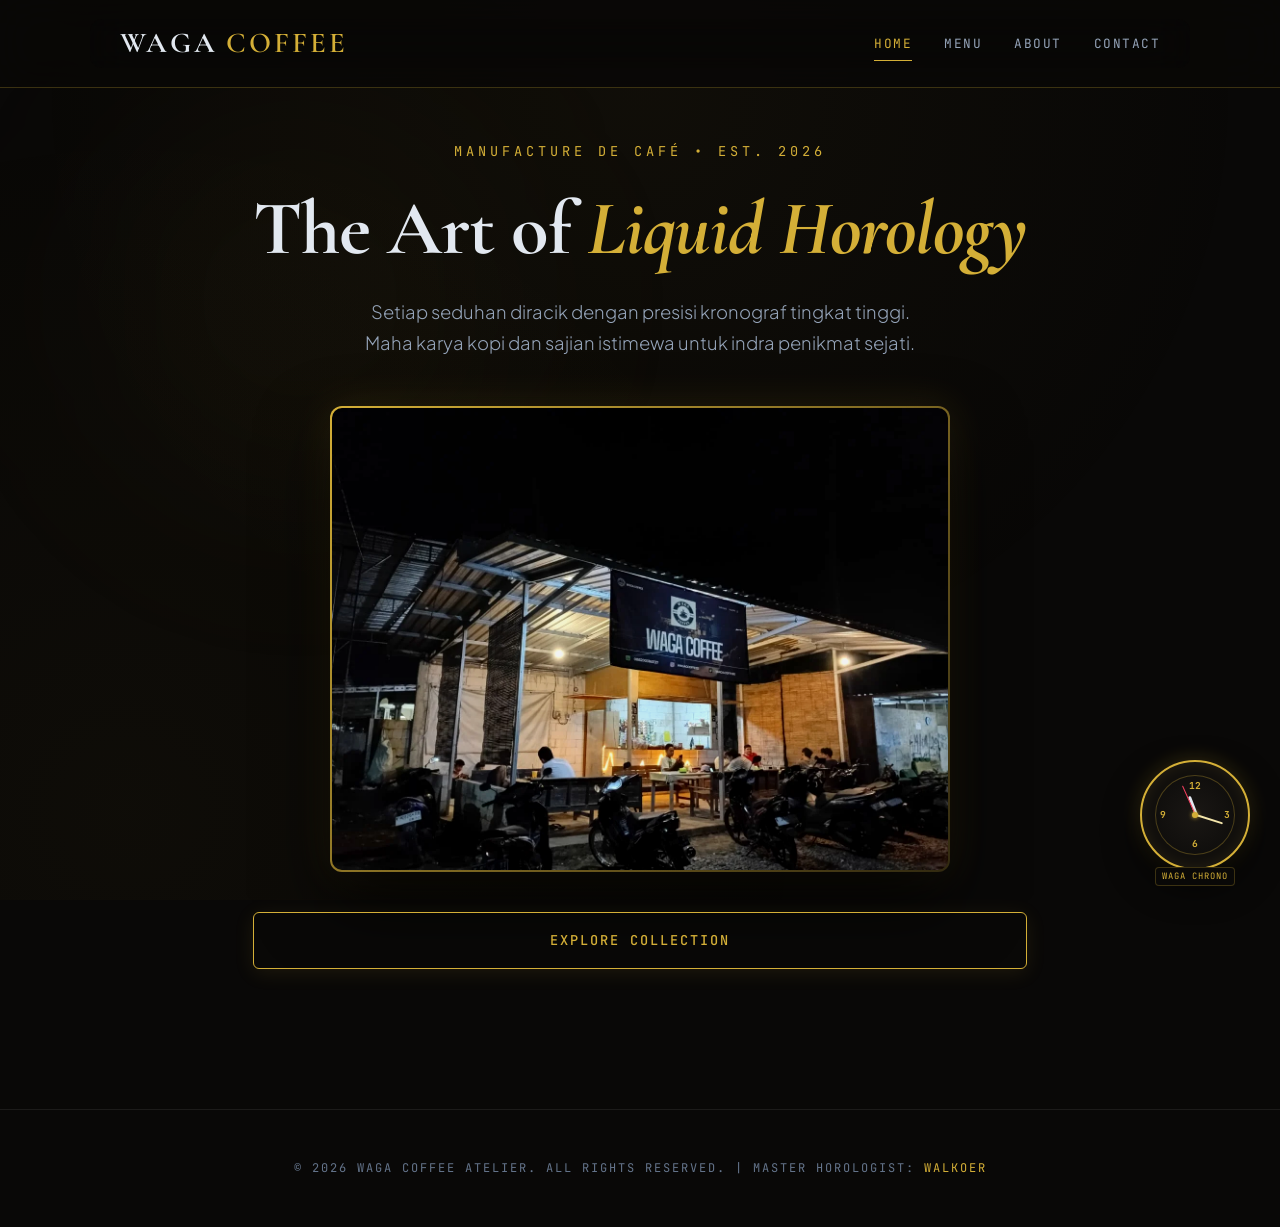
==== index.html @ 8d1e737e "chore: move project files to repository root for GitHub Pages direct deployment" ====
<!DOCTYPE html>
<html lang="id">
<head>
    <meta charset="UTF-8">
    <meta name="viewport" content="width=device-width, initial-scale=1.0">
    <title>WAGA COFFEE | Haute Horlogerie Coffee Atelier</title>
    <link rel="preconnect" href="https://fonts.googleapis.com">
    <link rel="preconnect" href="https://fonts.gstatic.com" crossorigin>
    <link href="https://fonts.googleapis.com/css2?family=Cormorant+Garamond:ital,wght@0,400;0,600;0,700;1,400&family=JetBrains+Mono:wght@400;500&family=Plus+Jakarta+Sans:wght@300;400;500;600;700&display=swap" rel="stylesheet">
    <link rel="stylesheet" href="style.css">
</head>
<body>
    <div class="atelier-glow"></div>

    <!-- Header / Navbar -->
    <header class="navbar">
        <div class="container">
            <div class="logo">WAGA <span>COFFEE</span></div>
            <div class="menu-toggle" id="mobile-menu">
                <span class="bar"></span>
                <span class="bar"></span>
                <span class="bar"></span>
            </div>
            <nav class="nav-links">
                <a href="index.html" class="active">Home</a>
                <a href="menu.html">Menu</a>
                <a href="tentang.html">About</a>
                <a href="kontak.html">Contact</a>
            </nav>
        </div>
    </header>

    <!-- Hero Section -->
    <section class="hero-section">
        <div class="hero-container">
            <div class="hero-subtitle">Manufacture de Café &bull; Est. 2026</div>
            <h1>The Art of <span>Liquid Horology</span></h1>
            <p>Setiap seduhan diracik dengan presisi kronograf tingkat tinggi. Maha karya kopi dan sajian istimewa untuk indra penikmat sejati.</p>
            
            <div class="hero-image-wrapper">
                <img src="WAGA-COFFE.webp" alt="Waga Coffee Masterpiece">
            </div>
            
            <div style="margin-top: 40px;">
                <a href="menu.html" class="btn-lux">Explore Collection</a>
            </div>
        </div>
    </section>

    <footer class="footer">
        &copy; 2026 WAGA COFFEE ATELIER. ALL RIGHTS RESERVED. | MASTER HOROLOGIST: <span>WALKOER</span>
    </footer>

    <script src="script.js"></script>
</body>
</html>
---- style.css ----
/* --- HAUTE HORLOGERIE COFFEE ATELIER --- */
@import url('https://fonts.googleapis.com/css2?family=Cormorant+Garamond:ital,wght@0,400;0,600;0,700;1,400&family=Plus+Jakarta+Sans:wght@300;400;500;600;700&family=JetBrains+Mono:wght@400;500&display=swap');

* {
    margin: 0;
    padding: 0;
    box-sizing: border-box;
}

:root {
    /* Luxury Watch Atelier Palette */
    --bg-obsidian: #090807;
    --surface-card: #13110f;
    --surface-glass: rgba(19, 17, 15, 0.85);
    
    --gold: #d4af37;              /* Champagne Gold */
    --gold-light: #f3e5ab;
    --gold-glow: rgba(212, 175, 55, 0.2);
    --platinum: #e2e8f0;
    --muted: #94a3b8;
    --dim: #64748b;
    
    --border-gold: rgba(212, 175, 55, 0.25);
    --border-subtle: rgba(255, 255, 255, 0.08);
    
    --transition-lux: all 0.4s cubic-bezier(0.16, 1, 0.3, 1);
}

/* Reduced motion / no motion fallback */
body.no-motion *, 
body.no-motion ::before, 
body.no-motion ::after {
    animation: none !important;
    transition: all 0.1s ease !important;
    transform: none !important;
}

@media (prefers-reduced-motion: reduce) {
    *, ::before, ::after {
        animation-duration: 0.01ms !important;
        transition-duration: 0.01ms !important;
        scroll-behavior: auto !important;
    }
}

html {
    scroll-behavior: smooth;
    scrollbar-width: thin;
    scrollbar-color: var(--gold) var(--bg-obsidian);
}

::-webkit-scrollbar {
    width: 5px;
}
::-webkit-scrollbar-track {
    background: var(--bg-obsidian);
}
::-webkit-scrollbar-thumb {
    background: var(--gold);
    border-radius: 3px;
}

body {
    font-family: 'Plus Jakarta Sans', sans-serif;
    background-color: var(--bg-obsidian);
    color: var(--platinum);
    line-height: 1.7;
    overflow-x: hidden;
    position: relative;
}

/* Subtle Atelier Radial Lighting */
body::before {
    content: '';
    position: fixed;
    top: 0; left: 0; width: 100%; height: 100%;
    background: 
        radial-gradient(circle at 50% 10%, rgba(212, 175, 55, 0.04) 0%, transparent 60%),
        radial-gradient(circle at 10% 90%, rgba(212, 175, 55, 0.03) 0%, transparent 50%);
    z-index: -2;
    pointer-events: none;
}

/* Luxury Ambient Glow */
.atelier-glow {
    position: fixed;
    width: 600px; height: 600px;
    border-radius: 50%;
    background: radial-gradient(circle, rgba(212, 175, 55, 0.05) 0%, transparent 70%);
    filter: blur(100px);
    z-index: -1;
    pointer-events: none;
}

/* --- LUXURY CONTAINER --- */
.container {
    max-width: 800px;
    margin: 50px auto;
    background: var(--surface-glass);
    border: 1px solid var(--border-gold);
    border-radius: 12px;
    padding: 50px;
    backdrop-filter: blur(20px);
    box-shadow: 
        0 30px 60px rgba(0, 0, 0, 0.7),
        inset 0 0 30px rgba(212, 175, 55, 0.02);
    position: relative;
    animation: fadeScale 0.7s cubic-bezier(0.16, 1, 0.3, 1) forwards;
    opacity: 0;
    transform: translateY(15px);
}

@keyframes fadeScale {
    to { opacity: 1; transform: translateY(0); }
}

/* Corner Watchmaker Accents */
.container::before, .container::after {
    content: '';
    position: absolute;
    width: 12px; height: 12px;
    border: 1px solid var(--gold);
    opacity: 0.7;
}
.container::before { top: 6px; left: 6px; border-right: none; border-bottom: none; }
.container::after { bottom: 6px; right: 6px; border-left: none; border-top: none; }

/* --- NAVBAR --- */
.navbar {
    background: rgba(9, 8, 7, 0.85);
    backdrop-filter: blur(20px);
    border-bottom: 1px solid var(--border-gold);
    padding: 1.2rem 0;
    position: fixed;
    top: 0; left: 0; right: 0;
    z-index: 1000;
}

.navbar .container {
    max-width: 1100px;
    margin: 0 auto;
    padding: 0 30px;
    display: flex;
    justify-content: space-between;
    align-items: center;
    background: transparent;
    border: none;
    box-shadow: none;
    animation: none;
    opacity: 1;
    transform: none;
}
.navbar .container::before, .navbar .container::after { display: none; }

.logo {
    font-family: 'Cormorant Garamond', serif;
    font-size: 1.8rem;
    font-weight: 700;
    color: var(--platinum);
    letter-spacing: 3px;
    display: flex;
    align-items: center;
    gap: 8px;
    text-transform: uppercase;
}

.logo span {
    color: var(--gold);
    font-weight: 600;
}

.nav-links {
    display: flex;
    gap: 2rem;
    align-items: center;
}

.nav-links a {
    color: var(--muted);
    text-decoration: none;
    font-family: 'JetBrains Mono', monospace;
    font-size: 0.8rem;
    letter-spacing: 1.5px;
    text-transform: uppercase;
    position: relative;
    padding: 6px 0;
    transition: var(--transition-lux);
}

.nav-links a::after {
    content: '';
    position: absolute;
    bottom: 0; left: 0; width: 0; height: 1px;
    background: var(--gold);
    transition: var(--transition-lux);
}

.nav-links a:hover, .nav-links a.active {
    color: var(--gold);
}

.nav-links a:hover::after, .nav-links a.active::after {
    width: 100%;
}

/* Motion Toggle */
.motion-toggle-btn {
    background: transparent;
    border: 1px solid var(--border-gold);
    color: var(--gold);
    padding: 6px 12px;
    border-radius: 4px;
    font-family: 'JetBrains Mono', monospace;
    font-size: 0.75rem;
    cursor: pointer;
    transition: var(--transition-lux);
}
.motion-toggle-btn:hover, .motion-toggle-btn.active {
    background: rgba(212, 175, 55, 0.1);
    box-shadow: 0 0 10px var(--gold-glow);
}

/* --- MOBILE MENU --- */
.menu-toggle {
    display: none;
    flex-direction: column;
    justify-content: space-between;
    width: 26px;
    height: 18px;
    cursor: pointer;
    z-index: 1001;
}
.menu-toggle .bar {
    height: 2px;
    width: 100%;
    background-color: var(--platinum);
    transition: var(--transition-lux);
}
.menu-toggle.is-active .bar:nth-child(1) { transform: translateY(8px) rotate(45deg); background: var(--gold); }
.menu-toggle.is-active .bar:nth-child(2) { opacity: 0; }
.menu-toggle.is-active .bar:nth-child(3) { transform: translateY(-8px) rotate(-45deg); background: var(--gold); }

/* --- HERO ATELIER --- */
.hero-section {
    min-height: 100vh;
    display: flex;
    align-items: center;
    justify-content: center;
    padding: 140px 20px 60px;
    text-align: center;
}

.hero-container {
    max-width: 850px;
}

.hero-subtitle {
    font-family: 'JetBrains Mono', monospace;
    font-size: 0.85rem;
    letter-spacing: 4px;
    color: var(--gold);
    text-transform: uppercase;
    margin-bottom: 1.5rem;
}

.hero-container h1 {
    font-family: 'Cormorant Garamond', serif;
    font-size: 4.8rem;
    font-weight: 700;
    line-height: 1.1;
    margin-bottom: 1.5rem;
    letter-spacing: -1px;
}

.hero-container h1 span {
    color: var(--gold);
    font-style: italic;
}

.hero-container p {
    font-size: 1.15rem;
    color: var(--muted);
    max-width: 580px;
    margin: 0 auto 3rem;
    font-weight: 300;
}

.hero-image-wrapper {
    position: relative;
    max-width: 620px;
    margin: 0 auto;
    border-radius: 12px;
    padding: 2px;
    background: linear-gradient(135deg, var(--gold), rgba(212,175,55,0.2));
    box-shadow: 0 30px 70px rgba(0,0,0,0.8), 0 0 40px rgba(212,175,55,0.15);
    transition: var(--transition-lux);
}

.hero-image-wrapper img {
    width: 100%;
    height: auto;
    border-radius: 10px;
    display: block;
    filter: contrast(1.08) brightness(0.95);
}

.hero-image-wrapper:hover {
    transform: translateY(-6px);
    box-shadow: 0 40px 90px rgba(0,0,0,0.9), 0 0 60px rgba(212,175,55,0.25);
}

/* --- SECTION HEADERS --- */
.content-section {
    padding-top: 140px;
    margin-bottom: 60px;
}

h2.atelier-title {
    font-family: 'Cormorant Garamond', serif;
    font-size: 3rem;
    font-weight: 700;
    text-align: center;
    color: var(--platinum);
    margin-bottom: 1rem;
    letter-spacing: 1px;
}

.atelier-subtitle {
    font-family: 'JetBrains Mono', monospace;
    font-size: 0.85rem;
    text-align: center;
    color: var(--gold);
    letter-spacing: 3px;
    text-transform: uppercase;
    margin-bottom: 3.5rem;
}

.collection-group-title {
    font-family: 'Cormorant Garamond', serif;
    font-size: 1.8rem;
    font-weight: 600;
    color: var(--gold);
    margin: 45px 0 20px 0;
    display: flex;
    align-items: center;
    gap: 15px;
}

.collection-group-title::after {
    content: '';
    flex: 1;
    height: 1px;
    background: linear-gradient(90deg, var(--border-gold), transparent);
}

/* --- HOROLOGY MENU ITEMS (MASTERPIECES) --- */
.horology-list {
    display: grid;
    gap: 16px;
    margin-bottom: 30px;
}

.horology-item {
    background: var(--surface-card);
    border: 1px solid var(--border-subtle);
    border-radius: 10px;
    padding: 22px 28px;
    display: flex;
    justify-content: space-between;
    align-items: center;
    transition: var(--transition-lux);
    position: relative;
    overflow: hidden;
}

.horology-item::before {
    content: '';
    position: absolute;
    top: 0; left: 0; width: 3px; height: 100%;
    background: var(--dim);
    transition: var(--transition-lux);
}

.horology-item:hover {
    border-color: var(--border-gold);
    background: rgba(212, 175, 55, 0.03);
    transform: translateX(6px);
    box-shadow: -5px 0 25px rgba(212, 175, 55, 0.08);
}

.horology-item:hover::before {
    background: var(--gold);
}

.horology-info h4 {
    font-family: 'Cormorant Garamond', serif;
    font-size: 1.4rem;
    font-weight: 600;
    color: var(--platinum);
    margin-bottom: 4px;
    letter-spacing: 0.5px;
    transition: var(--transition-lux);
}

.horology-item:hover .horology-info h4 {
    color: var(--gold);
}

.horology-ref {
    font-family: 'JetBrains Mono', monospace;
    font-size: 0.75rem;
    color: var(--dim);
    letter-spacing: 1.5px;
    text-transform: uppercase;
}

.horology-price {
    font-family: 'JetBrains Mono', monospace;
    font-size: 0.95rem;
    color: var(--gold);
    font-weight: 500;
    letter-spacing: 1px;
    background: rgba(212, 175, 55, 0.08);
    padding: 8px 16px;
    border-radius: 6px;
    border: 1px solid rgba(212, 175, 55, 0.15);
}

/* --- BUTTONS --- */
.btn-lux {
    display: inline-flex;
    align-items: center;
    justify-content: center;
    background: transparent;
    color: var(--gold);
    text-decoration: none;
    padding: 16px 36px;
    border-radius: 6px;
    font-family: 'JetBrains Mono', monospace;
    font-weight: 500;
    font-size: 0.85rem;
    letter-spacing: 2px;
    text-transform: uppercase;
    border: 1px solid var(--gold);
    cursor: pointer;
    transition: var(--transition-lux);
    width: 100%;
    position: relative;
    overflow: hidden;
    box-shadow: 0 4px 20px rgba(212, 175, 55, 0.1);
}

.btn-lux::before {
    content: '';
    position: absolute;
    top: 0; left: -100%; width: 100%; height: 100%;
    background: linear-gradient(90deg, transparent, rgba(212,175,55,0.2), transparent);
    transition: 0.5s ease;
}

.btn-lux:hover {
    background: var(--gold);
    color: var(--bg-obsidian);
    box-shadow: 0 8px 30px rgba(212, 175, 55, 0.3);
    transform: translateY(-2px);
}

.btn-lux:hover::before {
    left: 100%;
}

/* --- HERITAGE & CONCIERGE PANELS --- */
.atelier-box {
    background: var(--surface-card);
    border: 1px solid var(--border-subtle);
    padding: 35px;
    border-radius: 10px;
    margin-bottom: 25px;
    transition: var(--transition-lux);
}

.atelier-box:hover {
    border-color: var(--border-gold);
}

.atelier-box p {
    color: var(--muted);
    font-size: 1.05rem;
    margin-bottom: 15px;
    font-weight: 300;
}

.atelier-box p strong {
    color: var(--gold);
    font-family: 'JetBrains Mono', monospace;
    letter-spacing: 1px;
}

.map-container {
    margin-top: 35px;
    border-radius: 10px;
    overflow: hidden;
    border: 1px solid var(--border-gold);
}

.map-container iframe {
    width: 100%;
    height: 380px;
    border: 0;
    display: block;
    filter: invert(90%) hue-rotate(180deg) contrast(1.1) brightness(0.9);
}

/* --- FOOTER --- */
.footer {
    text-align: center;
    padding: 3rem 1.5rem;
    font-family: 'JetBrains Mono', monospace;
    font-size: 0.75rem;
    letter-spacing: 2px;
    color: var(--dim);
    border-top: 1px solid var(--border-subtle);
    margin-top: 80px;
    text-transform: uppercase;
}

.footer span {
    color: var(--gold);
}

/* --- RESPONSIVE --- */
@media (max-width: 768px) {
    .container {
        margin: 20px;
        padding: 30px;
    }
    .hero-container h1 {
        font-size: 3.2rem;
    }
    .menu-toggle {
        display: flex;
    }
    .nav-links {
        position: absolute;
        top: 100%; left: 0; width: 100%;
        background: rgba(9, 8, 7, 0.95);
        backdrop-filter: blur(20px);
        flex-direction: column;
        gap: 0;
        padding: 15px 0 25px;
        border-bottom: 1px solid var(--border-gold);
        transform: translateY(-120%);
        opacity: 0;
        visibility: hidden;
        transition: var(--transition-lux);
    }
    .nav-links.active {
        transform: translateY(0);
        opacity: 1;
        visibility: visible;
    }
    .nav-links a {
        padding: 15px 30px;
        width: 100%;
        text-align: left;
    }
    .nav-links a::after { display: none; }
    h2.atelier-title { font-size: 2.2rem; }
}

/* --- LUXURY ANALOG WATCH WIDGET --- */
.luxury-watch-widget {
    position: fixed;
    bottom: 30px;
    right: 30px;
    width: 110px;
    height: 110px;
    background: rgba(19, 17, 15, 0.9);
    border: 2px solid var(--gold);
    border-radius: 50%;
    box-shadow: 
        0 15px 35px rgba(0, 0, 0, 0.8),
        0 0 20px rgba(212, 175, 55, 0.25),
        inset 0 0 15px rgba(212, 175, 55, 0.1);
    z-index: 9999;
    display: flex;
    flex-direction: column;
    align-items: center;
    justify-content: center;
    backdrop-filter: blur(10px);
    transition: var(--transition-lux);
}

.luxury-watch-widget:hover {
    transform: scale(1.08);
    box-shadow: 
        0 20px 45px rgba(0, 0, 0, 0.9),
        0 0 30px rgba(212, 175, 55, 0.4),
        inset 0 0 20px rgba(212, 175, 55, 0.2);
}

.watch-dial {
    position: relative;
    width: 80px;
    height: 80px;
    border-radius: 50%;
    background: radial-gradient(circle, #1a1714 0%, #0c0b0a 100%);
    border: 1px solid rgba(212, 175, 55, 0.3);
}

.watch-center-pin {
    position: absolute;
    top: 50%; left: 50%;
    width: 6px; height: 6px;
    background: var(--gold);
    border-radius: 50%;
    transform: translate(-50%, -50%);
    z-index: 10;
    box-shadow: 0 0 4px var(--gold);
}

.watch-hand {
    position: absolute;
    bottom: 50%; left: 50%;
    transform-origin: bottom center;
    border-radius: 4px;
    z-index: 5;
}

.hour-hand {
    width: 3px;
    height: 20px;
    background: var(--platinum);
    transform: translate(-50%, 0);
}

.minute-hand {
    width: 2px;
    height: 28px;
    background: var(--gold-light);
    transform: translate(-50%, 0);
}

.second-hand {
    width: 1px;
    height: 32px;
    background: #f43f5e;
    transform: translate(-50%, 0);
    z-index: 6;
}

.watch-markers span {
    position: absolute;
    font-family: 'JetBrains Mono', monospace;
    font-size: 0.6rem;
    color: var(--gold);
    font-weight: 700;
}
.watch-markers span:nth-child(1) { top: 2px; left: 50%; transform: translateX(-50%); }
.watch-markers span:nth-child(2) { right: 4px; top: 50%; transform: translateY(-50%); }
.watch-markers span:nth-child(3) { bottom: 2px; left: 50%; transform: translateX(-50%); }
.watch-markers span:nth-child(4) { left: 4px; top: 50%; transform: translateY(-50%); }

.watch-brand {
    position: absolute;
    bottom: -18px;
    font-family: 'JetBrains Mono', monospace;
    font-size: 0.55rem;
    letter-spacing: 1px;
    color: var(--gold);
    text-transform: uppercase;
    background: var(--bg-obsidian);
    padding: 1px 6px;
    border-radius: 4px;
    border: 1px solid var(--border-gold);
    white-space: nowrap;
}

@media (max-width: 768px) {
    .luxury-watch-widget {
        bottom: 20px;
        right: 20px;
        width: 90px;
        height: 90px;
    }
    .watch-dial {
        width: 66px;
        height: 66px;
    }
    .hour-hand { height: 16px; }
    .minute-hand { height: 22px; }
    .second-hand { height: 26px; }
}

/* --- DELIVERY NOTICE BANNER --- */
.delivery-notice-banner {
    background: rgba(212, 175, 55, 0.08);
    border: 1px solid var(--border-gold);
    border-radius: 8px;
    padding: 14px 20px;
    margin-bottom: 30px;
    font-size: 0.9rem;
    color: var(--muted);
    display: flex;
    align-items: center;
    gap: 12px;
}
.delivery-notice-banner strong {
    color: var(--gold);
}

/* --- INTERACTIVE ORDER MODAL --- */
.modal-overlay {
    position: fixed;
    top: 0; left: 0; width: 100%; height: 100%;
    background: rgba(9, 8, 7, 0.85);
    backdrop-filter: blur(10px);
    z-index: 10000;
    display: flex;
    align-items: center;
    justify-content: center;
    opacity: 0;
    visibility: hidden;
    transition: var(--transition-lux);
    padding: 20px;
}
.modal-overlay.active {
    opacity: 1;
    visibility: visible;
}

.modal-content {
    background: var(--surface-card);
    border: 1px solid var(--border-gold);
    border-radius: 12px;
    width: 100%;
    max-width: 460px;
    padding: 30px;
    box-shadow: 0 25px 60px rgba(0,0,0,0.8), 0 0 30px rgba(212,175,55,0.15);
    transform: scale(0.95);
    transition: var(--transition-lux);
    position: relative;
}
.modal-overlay.active .modal-content {
    transform: scale(1);
}

.modal-header {
    display: flex;
    justify-content: space-between;
    align-items: center;
    margin-bottom: 20px;
    border-bottom: 1px solid var(--border-subtle);
    padding-bottom: 15px;
}

.modal-header h3 {
    font-family: 'Cormorant Garamond', serif;
    font-size: 1.6rem;
    color: var(--gold);
}

.modal-close-btn {
    background: transparent;
    border: none;
    color: var(--platinum);
    font-size: 1.8rem;
    cursor: pointer;
    transition: var(--transition-lux);
}
.modal-close-btn:hover {
    color: var(--gold);
}

.modal-body p {
    color: var(--muted);
    margin-bottom: 15px;
    font-size: 0.95rem;
}

.modal-input-group {
    margin-bottom: 18px;
}

.modal-input-group label {
    display: block;
    font-family: 'JetBrains Mono', monospace;
    font-size: 0.8rem;
    color: var(--platinum);
    margin-bottom: 8px;
    text-transform: uppercase;
}

.qty-control {
    display: flex;
    align-items: center;
    border: 1px solid var(--border-gold);
    border-radius: 6px;
    overflow: hidden;
    background: rgba(0,0,0,0.3);
    max-width: 150px;
}

.qty-control button {
    background: rgba(212,175,55,0.1);
    border: none;
    color: var(--gold);
    font-size: 1.2rem;
    padding: 8px 16px;
    cursor: pointer;
    transition: var(--transition-lux);
}
.qty-control button:hover {
    background: var(--gold);
    color: var(--bg-obsidian);
}

.qty-control input {
    width: 50px;
    text-align: center;
    background: transparent;
    border: none;
    color: var(--platinum);
    font-family: 'JetBrains Mono', monospace;
    font-size: 1rem;
}
.qty-control input::-webkit-inner-spin-button, 
.qty-control input::-webkit-outer-spin-button {
    -webkit-appearance: none;
    margin: 0;
}

.modal-total-display {
    display: flex;
    justify-content: space-between;
    align-items: center;
    background: rgba(212, 175, 55, 0.05);
    border: 1px solid rgba(212, 175, 55, 0.2);
    padding: 12px 18px;
    border-radius: 6px;
    margin-bottom: 15px;
    font-family: 'JetBrains Mono', monospace;
}
.modal-total-display span {
    color: var(--muted);
    font-size: 0.85rem;
}
.modal-total-display strong {
    color: var(--gold);
    font-size: 1.1rem;
}

.modal-input-group textarea {
    width: 100%;
    background: rgba(0,0,0,0.3);
    border: 1px solid var(--border-gold);
    border-radius: 6px;
    padding: 12px;
    color: var(--platinum);
    font-family: 'Plus Jakarta Sans', sans-serif;
    font-size: 0.95rem;
    resize: none;
}
.modal-input-group textarea:focus {
    outline: none;
    border-color: var(--gold);
    box-shadow: 0 0 10px var(--gold-glow);
}

.modal-footer {
    margin-top: 20px;
}

/* Make horology items clickable */
.horology-item {
    cursor: pointer;
}
.horology-item:hover .horology-info h4 {
    text-decoration: underline;
}
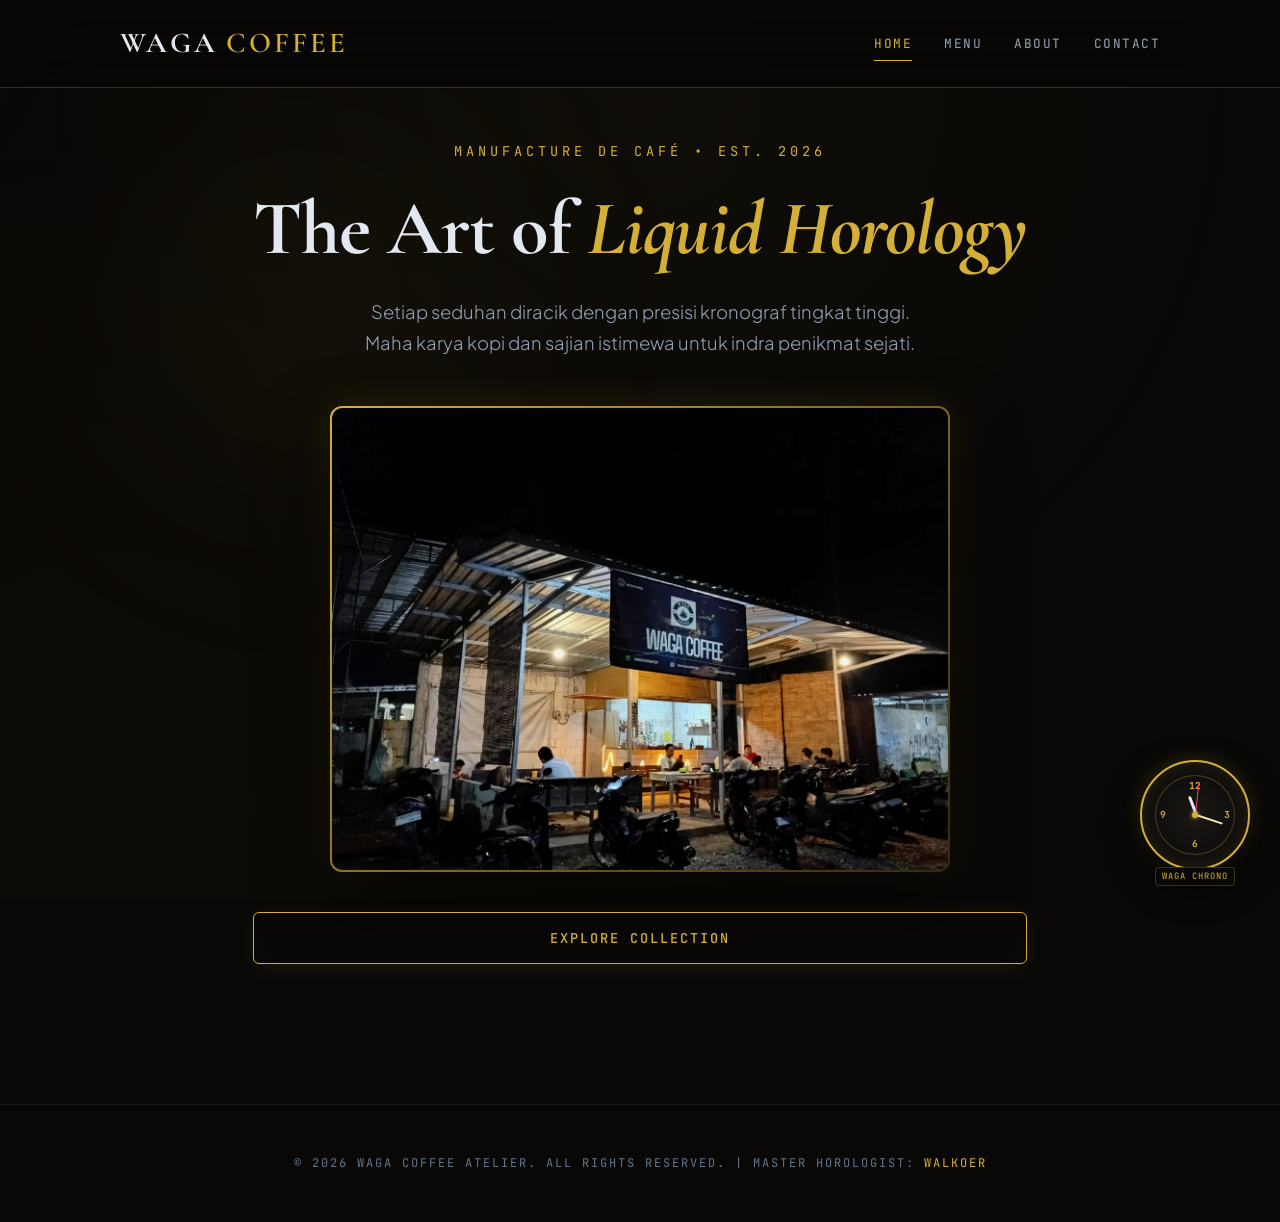
==== commit fe48b0f3: "refactor: consolidate multi-page site into a single-file SPA index.html for seamless custom domain h" ====
--- a/index.html
+++ b/index.html
@@ -22,30 +22,398 @@
                 <span class="bar"></span>
             </div>
             <nav class="nav-links">
-                <a href="index.html" class="active">Home</a>
-                <a href="menu.html">Menu</a>
-                <a href="tentang.html">About</a>
-                <a href="kontak.html">Contact</a>
+                <a href="#home" class="nav-link active" data-target="home">Home</a>
+                <a href="#menu" class="nav-link" data-target="menu">Menu</a>
+                <a href="#about" class="nav-link" data-target="about">About</a>
+                <a href="#contact" class="nav-link" data-target="contact">Contact</a>
             </nav>
         </div>
     </header>
 
-    <!-- Hero Section -->
-    <section class="hero-section">
-        <div class="hero-container">
-            <div class="hero-subtitle">Manufacture de Café &bull; Est. 2026</div>
-            <h1>The Art of <span>Liquid Horology</span></h1>
-            <p>Setiap seduhan diracik dengan presisi kronograf tingkat tinggi. Maha karya kopi dan sajian istimewa untuk indra penikmat sejati.</p>
-            
-            <div class="hero-image-wrapper">
-                <img src="WAGA-COFFE.webp" alt="Waga Coffee Masterpiece">
-            </div>
-            
-            <div style="margin-top: 40px;">
-                <a href="menu.html" class="btn-lux">Explore Collection</a>
+    <!-- SPA SECTIONS -->
+
+    <!-- 1. HOME SECTION -->
+    <section id="home" class="spa-section active-section">
+        <div class="hero-section">
+            <div class="hero-container">
+                <div class="hero-subtitle">Manufacture de Café &bull; Est. 2026</div>
+                <h1>The Art of <span>Liquid Horology</span></h1>
+                <p>Setiap seduhan diracik dengan presisi kronograf tingkat tinggi. Maha karya kopi dan sajian istimewa untuk indra penikmat sejati.</p>
+                
+                <div class="hero-image-wrapper">
+                    <img src="WAGA-COFFE.webp" alt="Waga Coffee Masterpiece">
+                </div>
+                
+                <div style="margin-top: 40px;">
+                    <button class="btn-lux nav-btn-switch" data-target="menu">Explore Collection</button>
+                </div>
             </div>
         </div>
     </section>
+
+    <!-- 2. MENU SECTION -->
+    <section id="menu" class="spa-section" style="display: none;">
+        <div class="content-section">
+            <div class="container">
+                <h2 class="atelier-title">Menu</h2>
+                <div class="atelier-subtitle">Masterpieces in Extraction & Craft</div>
+                
+                <!-- Delivery Notice Banner -->
+                <div class="delivery-notice-banner">
+                    <span>📍</span> <strong>Info Delivery:</strong> Layanan antar (delivery order) khusus radius <strong>1 - 2 KM</strong> dari titik lokasi Atelier (cek Maps di tab Contact).
+                </div>
+
+                <!-- LIQUID ASSETS (MINUMAN) -->
+                <div class="collection-group-title">Liquid Complications_</div>
+                <div class="horology-list">
+                    <div class="horology-item" data-name="Good Day Cappuccino" data-price="6000">
+                        <div class="horology-info">
+                            <h4>Good Day Cappuccino</h4>
+                            <div class="horology-ref">REF. GDC-01 &bull; Velvet Foam Caliber</div>
+                        </div>
+                        <div class="horology-price">IDR 6K</div>
+                    </div>
+                    <div class="horology-item" data-name="Good Day Freeze" data-price="6000">
+                        <div class="horology-info">
+                            <h4>Good Day Freeze</h4>
+                            <div class="horology-ref">REF. GDF-02 &bull; Cryo Extraction</div>
+                        </div>
+                        <div class="horology-price">IDR 6K</div>
+                    </div>
+                    <div class="horology-item" data-name="Good Day Vanilla Latte" data-price="6000">
+                        <div class="horology-info">
+                            <h4>Good Day Vanilla Latte</h4>
+                            <div class="horology-ref">REF. GVD-03 &bull; Bourbon Vanilla Complication</div>
+                        </div>
+                        <div class="horology-price">IDR 6K</div>
+                    </div>
+                    <div class="horology-item" data-name="Good Day Chococino" data-price="6000">
+                        <div class="horology-info">
+                            <h4>Good Day Chococino</h4>
+                            <div class="horology-ref">REF. GDC-04 &bull; Cocoa Reserve</div>
+                        </div>
+                        <div class="horology-price">IDR 6K</div>
+                    </div>
+                    <div class="horology-item" data-name="Good Day Mocacino" data-price="6000">
+                        <div class="horology-info">
+                            <h4>Good Day Mocacino</h4>
+                            <div class="horology-ref">REF. GDM-05 &bull; Espresso & Chocolate Tourbillon</div>
+                        </div>
+                        <div class="horology-price">IDR 6K</div>
+                    </div>
+                    <div class="horology-item" data-name="Good Day Carribean Nut" data-price="6000">
+                        <div class="horology-info">
+                            <h4>Good Day Carribean Nut</h4>
+                            <div class="horology-ref">REF. GCN-06 &bull; Exotic Nut Infusion</div>
+                        </div>
+                        <div class="horology-price">IDR 6K</div>
+                    </div>
+                    <div class="horology-item" data-name="White Coffee" data-price="6000">
+                        <div class="horology-info">
+                            <h4>White Coffee</h4>
+                            <div class="horology-ref">REF. WCF-07 &bull; Creamy Balance Movement</div>
+                        </div>
+                        <div class="horology-price">IDR 6K</div>
+                    </div>
+                    <div class="horology-item" data-name="ABC Susu" data-price="5000">
+                        <div class="horology-info">
+                            <h4>ABC Susu</h4>
+                            <div class="horology-ref">REF. ABS-08 &bull; Classic Heritage Blend</div>
+                        </div>
+                        <div class="horology-price">IDR 5K</div>
+                    </div>
+                    <div class="horology-item" data-name="Top Gula Aren" data-price="5000">
+                        <div class="horology-info">
+                            <h4>Top Gula Aren</h4>
+                            <div class="horology-ref">REF. TGA-09 &bull; Palm Nectar Complication</div>
+                        </div>
+                        <div class="horology-price">IDR 5K</div>
+                    </div>
+                    <div class="horology-item" data-name="Kopi Kapal Api" data-price="5000">
+                        <div class="horology-info">
+                            <h4>Kopi Kapal Api</h4>
+                            <div class="horology-ref">REF. KKA-10 &bull; Traditional Robustness</div>
+                        </div>
+                        <div class="horology-price">IDR 5K</div>
+                    </div>
+                    <div class="horology-item" data-name="Indocaffe" data-price="5000">
+                        <div class="horology-info">
+                            <h4>Indocaffe</h4>
+                            <div class="horology-ref">REF. IDC-11 &bull; Smooth Finish</div>
+                        </div>
+                        <div class="horology-price">IDR 5K</div>
+                    </div>
+                    <div class="horology-item" data-name="ABC Klepon" data-price="5000">
+                        <div class="horology-info">
+                            <h4>ABC Klepon</h4>
+                            <div class="horology-ref">REF. ABK-12 &bull; Pandan Coconut Masterwork</div>
+                        </div>
+                        <div class="horology-price">IDR 5K</div>
+                    </div>
+                    <div class="horology-item" data-name="Drink Beng-Beng" data-price="6000">
+                        <div class="horology-info">
+                            <h4>Drink Beng-Beng</h4>
+                            <div class="horology-ref">REF. DBB-13 &bull; Malted Chocolate Alloy</div>
+                        </div>
+                        <div class="horology-price">IDR 6K</div>
+                    </div>
+                    <div class="horology-item" data-name="Chocolatos" data-price="6000">
+                        <div class="horology-info">
+                            <h4>Chocolatos</h4>
+                            <div class="horology-ref">REF. CHO-14 &bull; Rich Dark Cacao</div>
+                        </div>
+                        <div class="horology-price">IDR 6K</div>
+                    </div>
+                    <div class="horology-item" data-name="Hilo All Varian" data-price="6000">
+                        <div class="horology-info">
+                            <h4>Hilo All Varian</h4>
+                            <div class="horology-ref">REF. HIL-15 &bull; High-Calcium Precision</div>
+                        </div>
+                        <div class="horology-price">IDR 6K</div>
+                    </div>
+                    <div class="horology-item" data-name="Milkjus All Varian" data-price="5000">
+                        <div class="horology-info">
+                            <h4>Milkjus All Varian</h4>
+                            <div class="horology-ref">REF. MJS-16 &bull; Refreshing Fruit Milk</div>
+                        </div>
+                        <div class="horology-price">IDR 5K</div>
+                    </div>
+                    <div class="horology-item" data-name="Nutrisari All Varian" data-price="5000">
+                        <div class="horology-info">
+                            <h4>Nutrisari All Varian</h4>
+                            <div class="horology-ref">REF. NTS-17 &bull; Citrus Complexity</div>
+                        </div>
+                        <div class="horology-price">IDR 5K</div>
+                    </div>
+                    <div class="horology-item" data-name="Susu Putih / Coklat" data-price="6000">
+                        <div class="horology-info">
+                            <h4>Susu Putih / Coklat</h4>
+                            <div class="horology-ref">REF. SUS-18 &bull; Pure Dairy Essence</div>
+                        </div>
+                        <div class="horology-price">IDR 6K</div>
+                    </div>
+                    <div class="horology-item" data-name="Susu Jahe" data-price="7000">
+                        <div class="horology-info">
+                            <h4>Susu Jahe</h4>
+                            <div class="horology-ref">REF. SJH-19 &bull; Warming Botanical Caliber</div>
+                        </div>
+                        <div class="horology-price">IDR 7K</div>
+                    </div>
+                    <div class="horology-item" data-name="Energen" data-price="6000">
+                        <div class="horology-info">
+                            <h4>Energen</h4>
+                            <div class="horology-ref">REF. ENG-20 &bull; Vitality Complication</div>
+                        </div>
+                        <div class="horology-price">IDR 6K</div>
+                    </div>
+                    <div class="horology-item" data-name="Wedang Bajigur" data-price="7000">
+                        <div class="horology-info">
+                            <h4>Wedang Bajigur</h4>
+                            <div class="horology-ref">REF. WDB-21 &bull; Javanese Heritage Infusion</div>
+                        </div>
+                        <div class="horology-price">IDR 7K</div>
+                    </div>
+                    <div class="horology-item" data-name="Wedang Sereh Jahe Nipis" data-price="7000">
+                        <div class="horology-info">
+                            <h4>Wedang Sereh Jahe Nipis</h4>
+                            <div class="horology-ref">REF. WSJ-22 &bull; Triple Herb Harmony</div>
+                        </div>
+                        <div class="horology-price">IDR 7K</div>
+                    </div>
+                    <div class="horology-item" data-name="SD C-1000" data-price="8000">
+                        <div class="horology-info">
+                            <h4>SD C-1000</h4>
+                            <div class="horology-ref">REF. SDC-23 &bull; Ascorbic Energy Boost</div>
+                        </div>
+                        <div class="horology-price">IDR 8K</div>
+                    </div>
+                </div>
+
+                <!-- SOLID MODULES (CAMILAN) -->
+                <div class="collection-group-title">Solid Modules_</div>
+                <div class="horology-list">
+                    <div class="horology-item" data-name="Aneka Sosis" data-price="5000">
+                        <div class="horology-info">
+                            <h4>Aneka Sosis</h4>
+                            <div class="horology-ref">REF. SOS-24 &bull; Savory Grilled Case</div>
+                        </div>
+                        <div class="horology-price">IDR 5K</div>
+                    </div>
+                    <div class="horology-item" data-name="Makaroni" data-price="5000">
+                        <div class="horology-info">
+                            <h4>Makaroni</h4>
+                            <div class="horology-ref">REF. MAK-25 &bull; Crispy Pasta Alloy</div>
+                        </div>
+                        <div class="horology-price">IDR 5K</div>
+                    </div>
+                    <div class="horology-item" data-name="Roti Bakar / Panggang" data-price="6000">
+                        <div class="horology-info">
+                            <h4>Roti Bakar / Panggang</h4>
+                            <div class="horology-ref">REF. ROT-26 &bull; Golden Crust Finish</div>
+                        </div>
+                        <div class="horology-price">IDR 6K</div>
+                    </div>
+                    <div class="horology-item" data-name="Kerupuk" data-price="2000">
+                        <div class="horology-info">
+                            <h4>Kerupuk</h4>
+                            <div class="horology-ref">REF. KRP-27 &bull; Airy Crunch Architecture</div>
+                        </div>
+                        <div class="horology-price">IDR 2K</div>
+                    </div>
+                    <div class="horology-item" data-name="Chiki-Chiki Snacking" data-price="5000">
+                        <div class="horology-info">
+                            <h4>Chiki-Chiki Snacking</h4>
+                            <div class="horology-ref">REF. CHK-28 &bull; Casual Complication</div>
+                        </div>
+                        <div class="horology-price">IDR 5K</div>
+                    </div>
+                </div>
+
+                <!-- CORE SUSTENANCE (MAKANAN) -->
+                <div class="collection-group-title">Core Sustenance_</div>
+                <div class="horology-list">
+                    <div class="horology-item" data-name="Mie Goreng" data-price="7000">
+                        <div class="horology-info">
+                            <h4>Mie Goreng</h4>
+                            <div class="horology-ref">REF. MIG-29 &bull; Stir-Fried Noodle Masterwork</div>
+                        </div>
+                        <div class="horology-price">IDR 7K</div>
+                    </div>
+                    <div class="horology-item" data-name="Mie Rebus" data-price="7000">
+                        <div class="horology-info">
+                            <h4>Mie Rebus</h4>
+                            <div class="horology-ref">REF. MIR-30 &bull; Broth Infusion Caliber</div>
+                        </div>
+                        <div class="horology-price">IDR 7K</div>
+                    </div>
+                    <div class="horology-item" data-name="Mie Goreng + Telur" data-price="12000">
+                        <div class="horology-info">
+                            <h4>Mie Goreng + Telur</h4>
+                            <div class="horology-ref">REF. MGT-31 &bull; Egg Complication Upgrade</div>
+                        </div>
+                        <div class="horology-price">IDR 12K</div>
+                    </div>
+                    <div class="horology-item" data-name="Mie Rebus + Telur" data-price="12000">
+                        <div class="horology-info">
+                            <h4>Mie Rebus + Telur</h4>
+                            <div class="horology-ref">REF. MRT-32 &bull; Poached Egg Masterpiece</div>
+                        </div>
+                        <div class="horology-price">IDR 12K</div>
+                    </div>
+                </div>
+
+                <div style="margin-top: 45px;">
+                    <button class="btn-lux nav-btn-switch" data-target="contact">View Contact & Location Maps</button>
+                </div>
+            </div>
+        </div>
+    </section>
+
+    <!-- 3. ABOUT SECTION -->
+    <section id="about" class="spa-section" style="display: none;">
+        <div class="content-section">
+            <div class="container">
+                <h2 class="atelier-title">About</h2>
+                <div class="atelier-subtitle">Craftsmanship Without Compromise</div>
+                
+                <div class="atelier-box">
+                    <p><strong>[ATELIER_PHILOSOPHY]:</strong> WAGA COFFEE lahir dari dedikasi terhadap presisi rasa dan ketenangan hakiki di tengah dinamika dunia modern. Kami memperlakukan setiap biji kopi dan seduhan layaknya mahakarya horologi Swiss: akurat, berkarakter, dan disajikan tanpa distorsi harga.</p>
+                </div>
+                
+                <div class="collection-group-title">01 / The Vision</div>
+                <div class="atelier-box">
+                    <p>Menjadi destinasi utama para penikmat yang menghargai kualitas absolut. Sebuah ruang privat di mana ide-ide besar diseduh, diskusi berdetik dalam harmoni, dan setiap cangkir merepresentasikan presisi tertinggi.</p>
+                </div>
+
+                <div class="collection-group-title">02 / The Craft</div>
+                <div class="atelier-box">
+                    <p>Ketelitian dalam ekstraksi, pemilihan bahan baku grade tertinggi, serta atmosfer warung kopi yang hangat namun berkelas mewah. Kami mengeliminasi kerumitan yang tidak perlu dan fokus pada esensi kenikmatan murni.</p>
+                </div>
+            </div>
+        </div>
+    </section>
+
+    <!-- 4. CONTACT SECTION -->
+    <section id="contact" class="spa-section" style="display: none;">
+        <div class="content-section">
+            <div class="container">
+                <h2 class="atelier-title">Contact</h2>
+                <div class="atelier-subtitle">Atelier Access & Inquiries</div>
+                
+                <div class="atelier-box" style="text-align: center;">
+                    <p><strong>[ATELIER_STATUS: OPEN FOR SERVICE]</strong></p>
+                    <p style="margin-top: 8px;">⏰ Operating Hours: Setiap Hari &bull; 14:00 - 00:00 WIB</p>
+                </div>
+
+                <!-- Google Maps Embed with Delivery Radius Notice -->
+                <div class="map-container">
+                    <iframe 
+                        src="https://maps.google.com/maps?q=-6.732222,110.839306&z=17&output=embed" 
+                        allowfullscreen="" 
+                        loading="lazy">
+                    </iframe>
+                </div>
+                <div class="delivery-notice-banner" style="margin-top: 15px;">
+                    <span>📍</span> <strong>Radius Layanan Antar:</strong> Layanan antar pesanan (delivery) berlaku dalam radius <strong>1 - 2 Kilometer</strong> dari titik lokasi peta di atas.
+                </div>
+
+                <div class="collection-group-title" style="margin-top: 45px;">Direct Comms_</div>
+                
+                <div style="display: flex; flex-direction: column; gap: 14px;">
+                    <div class="atelier-box" style="display: flex; justify-content: space-between; align-items: center; margin-bottom: 0;">
+                        <p style="margin: 0;"><strong>TikTok Channel</strong></p>
+                        <p style="margin: 0; color: var(--gold); font-family: 'JetBrains Mono', monospace;">@WAGA.COFFEE0</p>
+                    </div>
+                    
+                    <div class="atelier-box" style="display: flex; justify-content: space-between; align-items: center; margin-bottom: 0;">
+                        <p style="margin: 0;"><strong>Instagram Gallery</strong></p>
+                        <p style="margin: 0; color: var(--gold); font-family: 'JetBrains Mono', monospace;">@WAGACOFFEE123</p>
+                    </div>
+                    
+                    <div class="atelier-box" style="display: flex; justify-content: space-between; align-items: center; margin-bottom: 0;">
+                        <p style="margin: 0;"><strong>WhatsApp Concierge</strong></p>
+                        <p style="margin: 0; color: var(--gold); font-family: 'JetBrains Mono', monospace;">+62 882-0031-60137</p>
+                    </div>
+                </div>
+                
+                <div style="margin-top: 35px;">
+                    <a href="https://wa.me/62882003160137" target="_blank" class="btn-lux">Initiate WhatsApp Concierge</a>
+                </div>
+            </div>
+        </div>
+    </section>
+
+    <!-- Interactive Order Modal -->
+    <div id="order-modal" class="modal-overlay">
+        <div class="modal-content">
+            <div class="modal-header">
+                <h3 id="modal-item-name">Order Item</h3>
+                <button id="modal-close" class="modal-close-btn">&times;</button>
+            </div>
+            <div class="modal-body">
+                <p class="modal-price-label">Harga Satuan: <strong id="modal-item-price">IDR 0</strong></p>
+                <div class="modal-input-group">
+                    <label for="modal-qty">Jumlah (Quantity):</label>
+                    <div class="qty-control">
+                        <button type="button" id="qty-minus">-</button>
+                        <input type="number" id="modal-qty" value="1" min="1" max="99">
+                        <button type="button" id="qty-plus">+</button>
+                    </div>
+                </div>
+                <div class="modal-total-display">
+                    <span>Total Harga:</span>
+                    <strong id="modal-total-price">IDR 0</strong>
+                </div>
+                <div class="modal-input-group" style="margin-top: 15px;">
+                    <label for="modal-address">Alamat Pengiriman (Kirim ke):</label>
+                    <textarea id="modal-address" placeholder="Contoh: Jl. Melati No. 12 (Radius 1-2km dari Atelier)" rows="2"></textarea>
+                </div>
+            </div>
+            <div class="modal-footer">
+                <button id="modal-submit-wa" class="btn-lux">Kirim Pesanan via WhatsApp</button>
+            </div>
+        </div>
+    </div>
 
     <footer class="footer">
         &copy; 2026 WAGA COFFEE ATELIER. ALL RIGHTS RESERVED. | MASTER HOROLOGIST: <span>WALKOER</span>
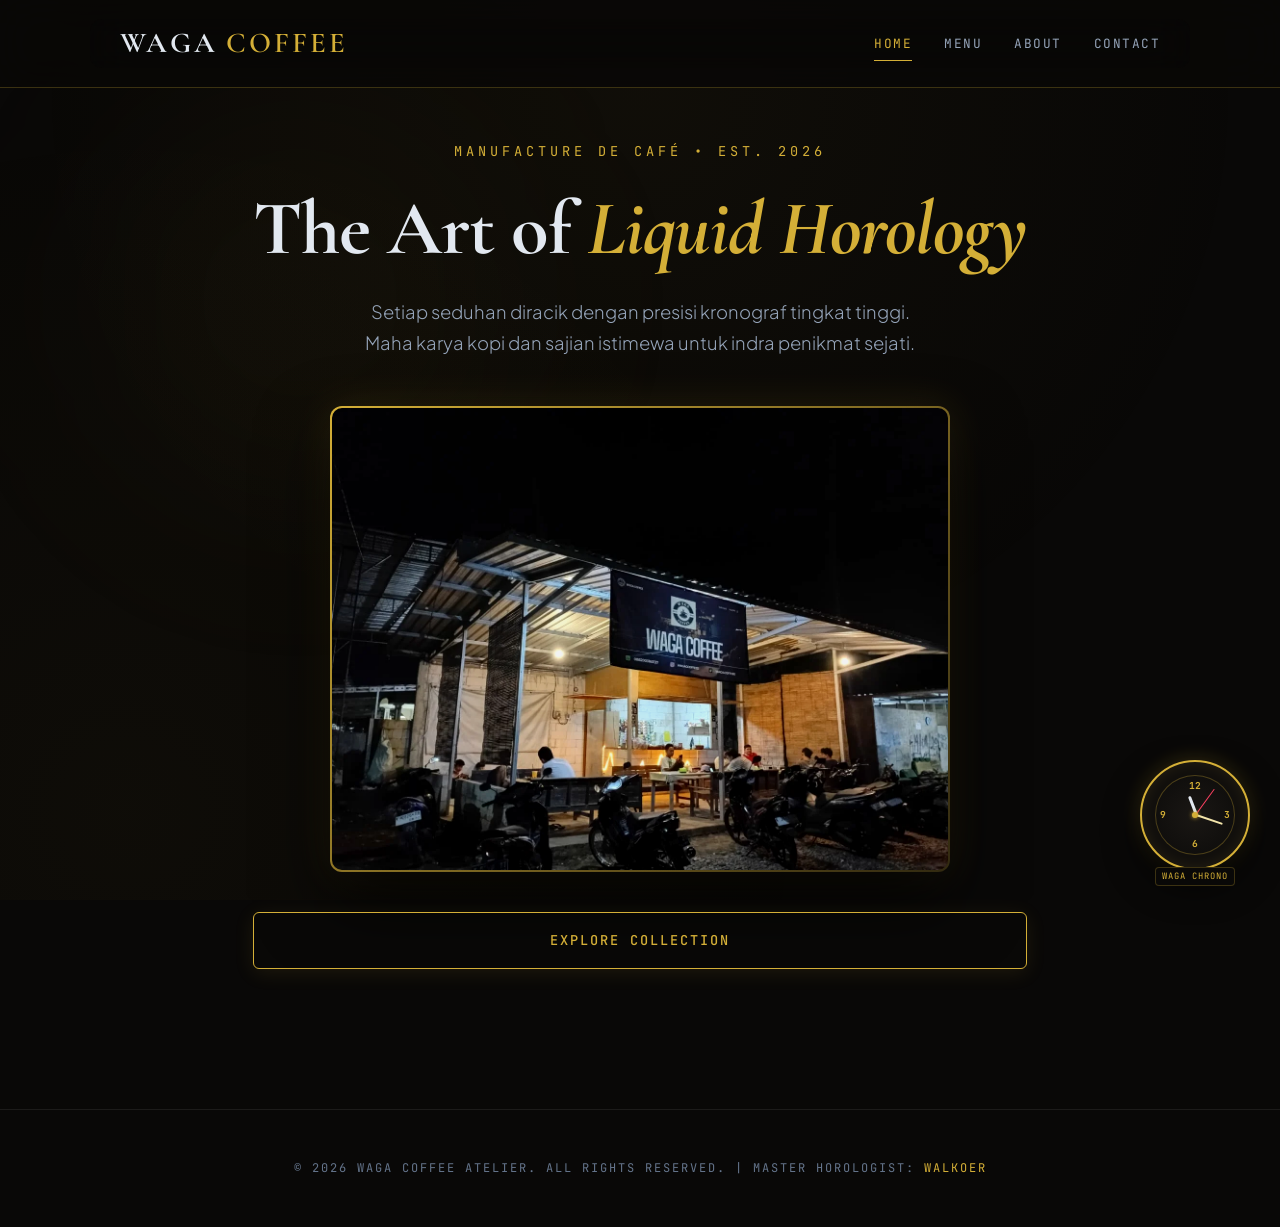
==== commit 214bfa6b: "feat: restore multi-page architecture (index, menu, tentang, kontak) with luxury atelier design, ana" ====
--- a/index.html
+++ b/index.html
@@ -22,398 +22,30 @@
                 <span class="bar"></span>
             </div>
             <nav class="nav-links">
-                <a href="#home" class="nav-link active" data-target="home">Home</a>
-                <a href="#menu" class="nav-link" data-target="menu">Menu</a>
-                <a href="#about" class="nav-link" data-target="about">About</a>
-                <a href="#contact" class="nav-link" data-target="contact">Contact</a>
+                <a href="index.html" class="active">Home</a>
+                <a href="menu.html">Menu</a>
+                <a href="tentang.html">About</a>
+                <a href="kontak.html">Contact</a>
             </nav>
         </div>
     </header>
 
-    <!-- SPA SECTIONS -->
-
-    <!-- 1. HOME SECTION -->
-    <section id="home" class="spa-section active-section">
-        <div class="hero-section">
-            <div class="hero-container">
-                <div class="hero-subtitle">Manufacture de Café &bull; Est. 2026</div>
-                <h1>The Art of <span>Liquid Horology</span></h1>
-                <p>Setiap seduhan diracik dengan presisi kronograf tingkat tinggi. Maha karya kopi dan sajian istimewa untuk indra penikmat sejati.</p>
-                
-                <div class="hero-image-wrapper">
-                    <img src="WAGA-COFFE.webp" alt="Waga Coffee Masterpiece">
-                </div>
-                
-                <div style="margin-top: 40px;">
-                    <button class="btn-lux nav-btn-switch" data-target="menu">Explore Collection</button>
-                </div>
+    <!-- Hero Section -->
+    <section class="hero-section">
+        <div class="hero-container">
+            <div class="hero-subtitle">Manufacture de Café &bull; Est. 2026</div>
+            <h1>The Art of <span>Liquid Horology</span></h1>
+            <p>Setiap seduhan diracik dengan presisi kronograf tingkat tinggi. Maha karya kopi dan sajian istimewa untuk indra penikmat sejati.</p>
+            
+            <div class="hero-image-wrapper">
+                <img src="WAGA-COFFE.webp" alt="Waga Coffee Masterpiece">
+            </div>
+            
+            <div style="margin-top: 40px;">
+                <a href="menu.html" class="btn-lux">Explore Collection</a>
             </div>
         </div>
     </section>
-
-    <!-- 2. MENU SECTION -->
-    <section id="menu" class="spa-section" style="display: none;">
-        <div class="content-section">
-            <div class="container">
-                <h2 class="atelier-title">Menu</h2>
-                <div class="atelier-subtitle">Masterpieces in Extraction & Craft</div>
-                
-                <!-- Delivery Notice Banner -->
-                <div class="delivery-notice-banner">
-                    <span>📍</span> <strong>Info Delivery:</strong> Layanan antar (delivery order) khusus radius <strong>1 - 2 KM</strong> dari titik lokasi Atelier (cek Maps di tab Contact).
-                </div>
-
-                <!-- LIQUID ASSETS (MINUMAN) -->
-                <div class="collection-group-title">Liquid Complications_</div>
-                <div class="horology-list">
-                    <div class="horology-item" data-name="Good Day Cappuccino" data-price="6000">
-                        <div class="horology-info">
-                            <h4>Good Day Cappuccino</h4>
-                            <div class="horology-ref">REF. GDC-01 &bull; Velvet Foam Caliber</div>
-                        </div>
-                        <div class="horology-price">IDR 6K</div>
-                    </div>
-                    <div class="horology-item" data-name="Good Day Freeze" data-price="6000">
-                        <div class="horology-info">
-                            <h4>Good Day Freeze</h4>
-                            <div class="horology-ref">REF. GDF-02 &bull; Cryo Extraction</div>
-                        </div>
-                        <div class="horology-price">IDR 6K</div>
-                    </div>
-                    <div class="horology-item" data-name="Good Day Vanilla Latte" data-price="6000">
-                        <div class="horology-info">
-                            <h4>Good Day Vanilla Latte</h4>
-                            <div class="horology-ref">REF. GVD-03 &bull; Bourbon Vanilla Complication</div>
-                        </div>
-                        <div class="horology-price">IDR 6K</div>
-                    </div>
-                    <div class="horology-item" data-name="Good Day Chococino" data-price="6000">
-                        <div class="horology-info">
-                            <h4>Good Day Chococino</h4>
-                            <div class="horology-ref">REF. GDC-04 &bull; Cocoa Reserve</div>
-                        </div>
-                        <div class="horology-price">IDR 6K</div>
-                    </div>
-                    <div class="horology-item" data-name="Good Day Mocacino" data-price="6000">
-                        <div class="horology-info">
-                            <h4>Good Day Mocacino</h4>
-                            <div class="horology-ref">REF. GDM-05 &bull; Espresso & Chocolate Tourbillon</div>
-                        </div>
-                        <div class="horology-price">IDR 6K</div>
-                    </div>
-                    <div class="horology-item" data-name="Good Day Carribean Nut" data-price="6000">
-                        <div class="horology-info">
-                            <h4>Good Day Carribean Nut</h4>
-                            <div class="horology-ref">REF. GCN-06 &bull; Exotic Nut Infusion</div>
-                        </div>
-                        <div class="horology-price">IDR 6K</div>
-                    </div>
-                    <div class="horology-item" data-name="White Coffee" data-price="6000">
-                        <div class="horology-info">
-                            <h4>White Coffee</h4>
-                            <div class="horology-ref">REF. WCF-07 &bull; Creamy Balance Movement</div>
-                        </div>
-                        <div class="horology-price">IDR 6K</div>
-                    </div>
-                    <div class="horology-item" data-name="ABC Susu" data-price="5000">
-                        <div class="horology-info">
-                            <h4>ABC Susu</h4>
-                            <div class="horology-ref">REF. ABS-08 &bull; Classic Heritage Blend</div>
-                        </div>
-                        <div class="horology-price">IDR 5K</div>
-                    </div>
-                    <div class="horology-item" data-name="Top Gula Aren" data-price="5000">
-                        <div class="horology-info">
-                            <h4>Top Gula Aren</h4>
-                            <div class="horology-ref">REF. TGA-09 &bull; Palm Nectar Complication</div>
-                        </div>
-                        <div class="horology-price">IDR 5K</div>
-                    </div>
-                    <div class="horology-item" data-name="Kopi Kapal Api" data-price="5000">
-                        <div class="horology-info">
-                            <h4>Kopi Kapal Api</h4>
-                            <div class="horology-ref">REF. KKA-10 &bull; Traditional Robustness</div>
-                        </div>
-                        <div class="horology-price">IDR 5K</div>
-                    </div>
-                    <div class="horology-item" data-name="Indocaffe" data-price="5000">
-                        <div class="horology-info">
-                            <h4>Indocaffe</h4>
-                            <div class="horology-ref">REF. IDC-11 &bull; Smooth Finish</div>
-                        </div>
-                        <div class="horology-price">IDR 5K</div>
-                    </div>
-                    <div class="horology-item" data-name="ABC Klepon" data-price="5000">
-                        <div class="horology-info">
-                            <h4>ABC Klepon</h4>
-                            <div class="horology-ref">REF. ABK-12 &bull; Pandan Coconut Masterwork</div>
-                        </div>
-                        <div class="horology-price">IDR 5K</div>
-                    </div>
-                    <div class="horology-item" data-name="Drink Beng-Beng" data-price="6000">
-                        <div class="horology-info">
-                            <h4>Drink Beng-Beng</h4>
-                            <div class="horology-ref">REF. DBB-13 &bull; Malted Chocolate Alloy</div>
-                        </div>
-                        <div class="horology-price">IDR 6K</div>
-                    </div>
-                    <div class="horology-item" data-name="Chocolatos" data-price="6000">
-                        <div class="horology-info">
-                            <h4>Chocolatos</h4>
-                            <div class="horology-ref">REF. CHO-14 &bull; Rich Dark Cacao</div>
-                        </div>
-                        <div class="horology-price">IDR 6K</div>
-                    </div>
-                    <div class="horology-item" data-name="Hilo All Varian" data-price="6000">
-                        <div class="horology-info">
-                            <h4>Hilo All Varian</h4>
-                            <div class="horology-ref">REF. HIL-15 &bull; High-Calcium Precision</div>
-                        </div>
-                        <div class="horology-price">IDR 6K</div>
-                    </div>
-                    <div class="horology-item" data-name="Milkjus All Varian" data-price="5000">
-                        <div class="horology-info">
-                            <h4>Milkjus All Varian</h4>
-                            <div class="horology-ref">REF. MJS-16 &bull; Refreshing Fruit Milk</div>
-                        </div>
-                        <div class="horology-price">IDR 5K</div>
-                    </div>
-                    <div class="horology-item" data-name="Nutrisari All Varian" data-price="5000">
-                        <div class="horology-info">
-                            <h4>Nutrisari All Varian</h4>
-                            <div class="horology-ref">REF. NTS-17 &bull; Citrus Complexity</div>
-                        </div>
-                        <div class="horology-price">IDR 5K</div>
-                    </div>
-                    <div class="horology-item" data-name="Susu Putih / Coklat" data-price="6000">
-                        <div class="horology-info">
-                            <h4>Susu Putih / Coklat</h4>
-                            <div class="horology-ref">REF. SUS-18 &bull; Pure Dairy Essence</div>
-                        </div>
-                        <div class="horology-price">IDR 6K</div>
-                    </div>
-                    <div class="horology-item" data-name="Susu Jahe" data-price="7000">
-                        <div class="horology-info">
-                            <h4>Susu Jahe</h4>
-                            <div class="horology-ref">REF. SJH-19 &bull; Warming Botanical Caliber</div>
-                        </div>
-                        <div class="horology-price">IDR 7K</div>
-                    </div>
-                    <div class="horology-item" data-name="Energen" data-price="6000">
-                        <div class="horology-info">
-                            <h4>Energen</h4>
-                            <div class="horology-ref">REF. ENG-20 &bull; Vitality Complication</div>
-                        </div>
-                        <div class="horology-price">IDR 6K</div>
-                    </div>
-                    <div class="horology-item" data-name="Wedang Bajigur" data-price="7000">
-                        <div class="horology-info">
-                            <h4>Wedang Bajigur</h4>
-                            <div class="horology-ref">REF. WDB-21 &bull; Javanese Heritage Infusion</div>
-                        </div>
-                        <div class="horology-price">IDR 7K</div>
-                    </div>
-                    <div class="horology-item" data-name="Wedang Sereh Jahe Nipis" data-price="7000">
-                        <div class="horology-info">
-                            <h4>Wedang Sereh Jahe Nipis</h4>
-                            <div class="horology-ref">REF. WSJ-22 &bull; Triple Herb Harmony</div>
-                        </div>
-                        <div class="horology-price">IDR 7K</div>
-                    </div>
-                    <div class="horology-item" data-name="SD C-1000" data-price="8000">
-                        <div class="horology-info">
-                            <h4>SD C-1000</h4>
-                            <div class="horology-ref">REF. SDC-23 &bull; Ascorbic Energy Boost</div>
-                        </div>
-                        <div class="horology-price">IDR 8K</div>
-                    </div>
-                </div>
-
-                <!-- SOLID MODULES (CAMILAN) -->
-                <div class="collection-group-title">Solid Modules_</div>
-                <div class="horology-list">
-                    <div class="horology-item" data-name="Aneka Sosis" data-price="5000">
-                        <div class="horology-info">
-                            <h4>Aneka Sosis</h4>
-                            <div class="horology-ref">REF. SOS-24 &bull; Savory Grilled Case</div>
-                        </div>
-                        <div class="horology-price">IDR 5K</div>
-                    </div>
-                    <div class="horology-item" data-name="Makaroni" data-price="5000">
-                        <div class="horology-info">
-                            <h4>Makaroni</h4>
-                            <div class="horology-ref">REF. MAK-25 &bull; Crispy Pasta Alloy</div>
-                        </div>
-                        <div class="horology-price">IDR 5K</div>
-                    </div>
-                    <div class="horology-item" data-name="Roti Bakar / Panggang" data-price="6000">
-                        <div class="horology-info">
-                            <h4>Roti Bakar / Panggang</h4>
-                            <div class="horology-ref">REF. ROT-26 &bull; Golden Crust Finish</div>
-                        </div>
-                        <div class="horology-price">IDR 6K</div>
-                    </div>
-                    <div class="horology-item" data-name="Kerupuk" data-price="2000">
-                        <div class="horology-info">
-                            <h4>Kerupuk</h4>
-                            <div class="horology-ref">REF. KRP-27 &bull; Airy Crunch Architecture</div>
-                        </div>
-                        <div class="horology-price">IDR 2K</div>
-                    </div>
-                    <div class="horology-item" data-name="Chiki-Chiki Snacking" data-price="5000">
-                        <div class="horology-info">
-                            <h4>Chiki-Chiki Snacking</h4>
-                            <div class="horology-ref">REF. CHK-28 &bull; Casual Complication</div>
-                        </div>
-                        <div class="horology-price">IDR 5K</div>
-                    </div>
-                </div>
-
-                <!-- CORE SUSTENANCE (MAKANAN) -->
-                <div class="collection-group-title">Core Sustenance_</div>
-                <div class="horology-list">
-                    <div class="horology-item" data-name="Mie Goreng" data-price="7000">
-                        <div class="horology-info">
-                            <h4>Mie Goreng</h4>
-                            <div class="horology-ref">REF. MIG-29 &bull; Stir-Fried Noodle Masterwork</div>
-                        </div>
-                        <div class="horology-price">IDR 7K</div>
-                    </div>
-                    <div class="horology-item" data-name="Mie Rebus" data-price="7000">
-                        <div class="horology-info">
-                            <h4>Mie Rebus</h4>
-                            <div class="horology-ref">REF. MIR-30 &bull; Broth Infusion Caliber</div>
-                        </div>
-                        <div class="horology-price">IDR 7K</div>
-                    </div>
-                    <div class="horology-item" data-name="Mie Goreng + Telur" data-price="12000">
-                        <div class="horology-info">
-                            <h4>Mie Goreng + Telur</h4>
-                            <div class="horology-ref">REF. MGT-31 &bull; Egg Complication Upgrade</div>
-                        </div>
-                        <div class="horology-price">IDR 12K</div>
-                    </div>
-                    <div class="horology-item" data-name="Mie Rebus + Telur" data-price="12000">
-                        <div class="horology-info">
-                            <h4>Mie Rebus + Telur</h4>
-                            <div class="horology-ref">REF. MRT-32 &bull; Poached Egg Masterpiece</div>
-                        </div>
-                        <div class="horology-price">IDR 12K</div>
-                    </div>
-                </div>
-
-                <div style="margin-top: 45px;">
-                    <button class="btn-lux nav-btn-switch" data-target="contact">View Contact & Location Maps</button>
-                </div>
-            </div>
-        </div>
-    </section>
-
-    <!-- 3. ABOUT SECTION -->
-    <section id="about" class="spa-section" style="display: none;">
-        <div class="content-section">
-            <div class="container">
-                <h2 class="atelier-title">About</h2>
-                <div class="atelier-subtitle">Craftsmanship Without Compromise</div>
-                
-                <div class="atelier-box">
-                    <p><strong>[ATELIER_PHILOSOPHY]:</strong> WAGA COFFEE lahir dari dedikasi terhadap presisi rasa dan ketenangan hakiki di tengah dinamika dunia modern. Kami memperlakukan setiap biji kopi dan seduhan layaknya mahakarya horologi Swiss: akurat, berkarakter, dan disajikan tanpa distorsi harga.</p>
-                </div>
-                
-                <div class="collection-group-title">01 / The Vision</div>
-                <div class="atelier-box">
-                    <p>Menjadi destinasi utama para penikmat yang menghargai kualitas absolut. Sebuah ruang privat di mana ide-ide besar diseduh, diskusi berdetik dalam harmoni, dan setiap cangkir merepresentasikan presisi tertinggi.</p>
-                </div>
-
-                <div class="collection-group-title">02 / The Craft</div>
-                <div class="atelier-box">
-                    <p>Ketelitian dalam ekstraksi, pemilihan bahan baku grade tertinggi, serta atmosfer warung kopi yang hangat namun berkelas mewah. Kami mengeliminasi kerumitan yang tidak perlu dan fokus pada esensi kenikmatan murni.</p>
-                </div>
-            </div>
-        </div>
-    </section>
-
-    <!-- 4. CONTACT SECTION -->
-    <section id="contact" class="spa-section" style="display: none;">
-        <div class="content-section">
-            <div class="container">
-                <h2 class="atelier-title">Contact</h2>
-                <div class="atelier-subtitle">Atelier Access & Inquiries</div>
-                
-                <div class="atelier-box" style="text-align: center;">
-                    <p><strong>[ATELIER_STATUS: OPEN FOR SERVICE]</strong></p>
-                    <p style="margin-top: 8px;">⏰ Operating Hours: Setiap Hari &bull; 14:00 - 00:00 WIB</p>
-                </div>
-
-                <!-- Google Maps Embed with Delivery Radius Notice -->
-                <div class="map-container">
-                    <iframe 
-                        src="https://maps.google.com/maps?q=-6.732222,110.839306&z=17&output=embed" 
-                        allowfullscreen="" 
-                        loading="lazy">
-                    </iframe>
-                </div>
-                <div class="delivery-notice-banner" style="margin-top: 15px;">
-                    <span>📍</span> <strong>Radius Layanan Antar:</strong> Layanan antar pesanan (delivery) berlaku dalam radius <strong>1 - 2 Kilometer</strong> dari titik lokasi peta di atas.
-                </div>
-
-                <div class="collection-group-title" style="margin-top: 45px;">Direct Comms_</div>
-                
-                <div style="display: flex; flex-direction: column; gap: 14px;">
-                    <div class="atelier-box" style="display: flex; justify-content: space-between; align-items: center; margin-bottom: 0;">
-                        <p style="margin: 0;"><strong>TikTok Channel</strong></p>
-                        <p style="margin: 0; color: var(--gold); font-family: 'JetBrains Mono', monospace;">@WAGA.COFFEE0</p>
-                    </div>
-                    
-                    <div class="atelier-box" style="display: flex; justify-content: space-between; align-items: center; margin-bottom: 0;">
-                        <p style="margin: 0;"><strong>Instagram Gallery</strong></p>
-                        <p style="margin: 0; color: var(--gold); font-family: 'JetBrains Mono', monospace;">@WAGACOFFEE123</p>
-                    </div>
-                    
-                    <div class="atelier-box" style="display: flex; justify-content: space-between; align-items: center; margin-bottom: 0;">
-                        <p style="margin: 0;"><strong>WhatsApp Concierge</strong></p>
-                        <p style="margin: 0; color: var(--gold); font-family: 'JetBrains Mono', monospace;">+62 882-0031-60137</p>
-                    </div>
-                </div>
-                
-                <div style="margin-top: 35px;">
-                    <a href="https://wa.me/62882003160137" target="_blank" class="btn-lux">Initiate WhatsApp Concierge</a>
-                </div>
-            </div>
-        </div>
-    </section>
-
-    <!-- Interactive Order Modal -->
-    <div id="order-modal" class="modal-overlay">
-        <div class="modal-content">
-            <div class="modal-header">
-                <h3 id="modal-item-name">Order Item</h3>
-                <button id="modal-close" class="modal-close-btn">&times;</button>
-            </div>
-            <div class="modal-body">
-                <p class="modal-price-label">Harga Satuan: <strong id="modal-item-price">IDR 0</strong></p>
-                <div class="modal-input-group">
-                    <label for="modal-qty">Jumlah (Quantity):</label>
-                    <div class="qty-control">
-                        <button type="button" id="qty-minus">-</button>
-                        <input type="number" id="modal-qty" value="1" min="1" max="99">
-                        <button type="button" id="qty-plus">+</button>
-                    </div>
-                </div>
-                <div class="modal-total-display">
-                    <span>Total Harga:</span>
-                    <strong id="modal-total-price">IDR 0</strong>
-                </div>
-                <div class="modal-input-group" style="margin-top: 15px;">
-                    <label for="modal-address">Alamat Pengiriman (Kirim ke):</label>
-                    <textarea id="modal-address" placeholder="Contoh: Jl. Melati No. 12 (Radius 1-2km dari Atelier)" rows="2"></textarea>
-                </div>
-            </div>
-            <div class="modal-footer">
-                <button id="modal-submit-wa" class="btn-lux">Kirim Pesanan via WhatsApp</button>
-            </div>
-        </div>
-    </div>
 
     <footer class="footer">
         &copy; 2026 WAGA COFFEE ATELIER. ALL RIGHTS RESERVED. | MASTER HOROLOGIST: <span>WALKOER</span>
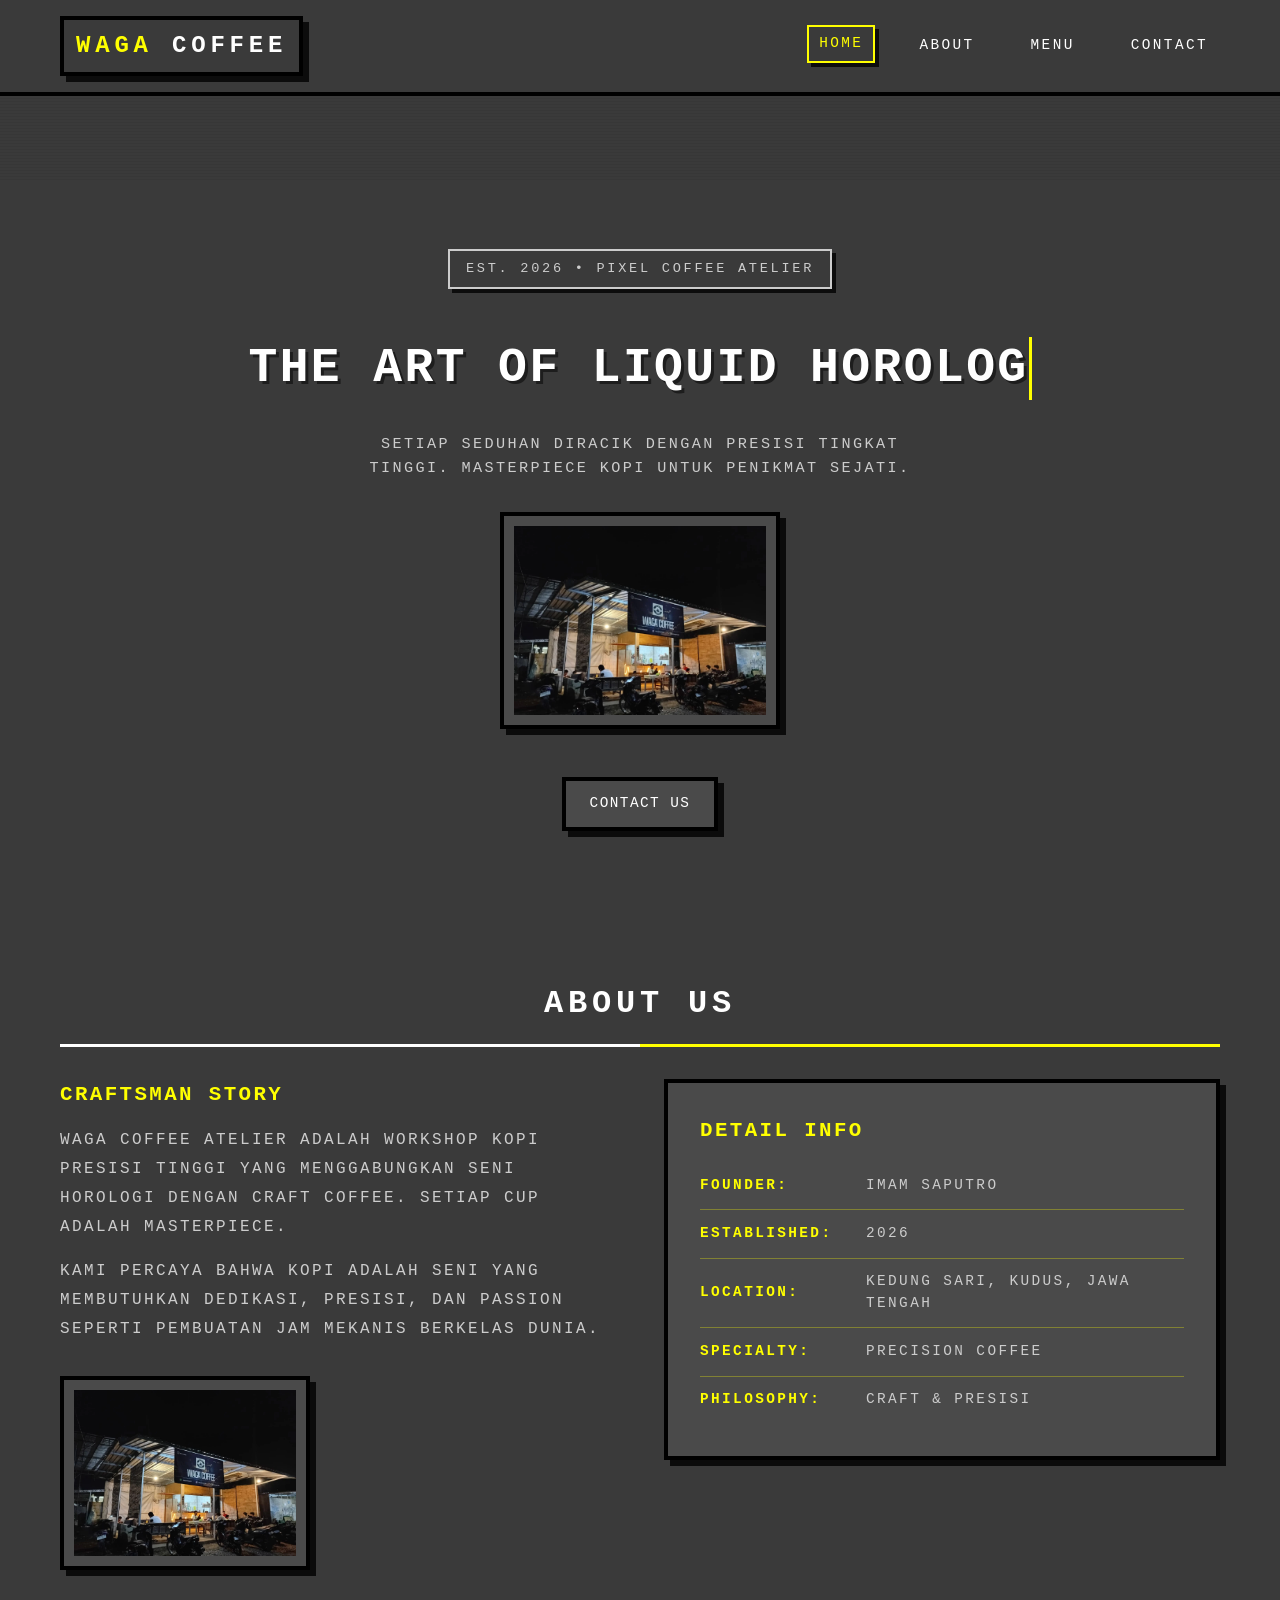
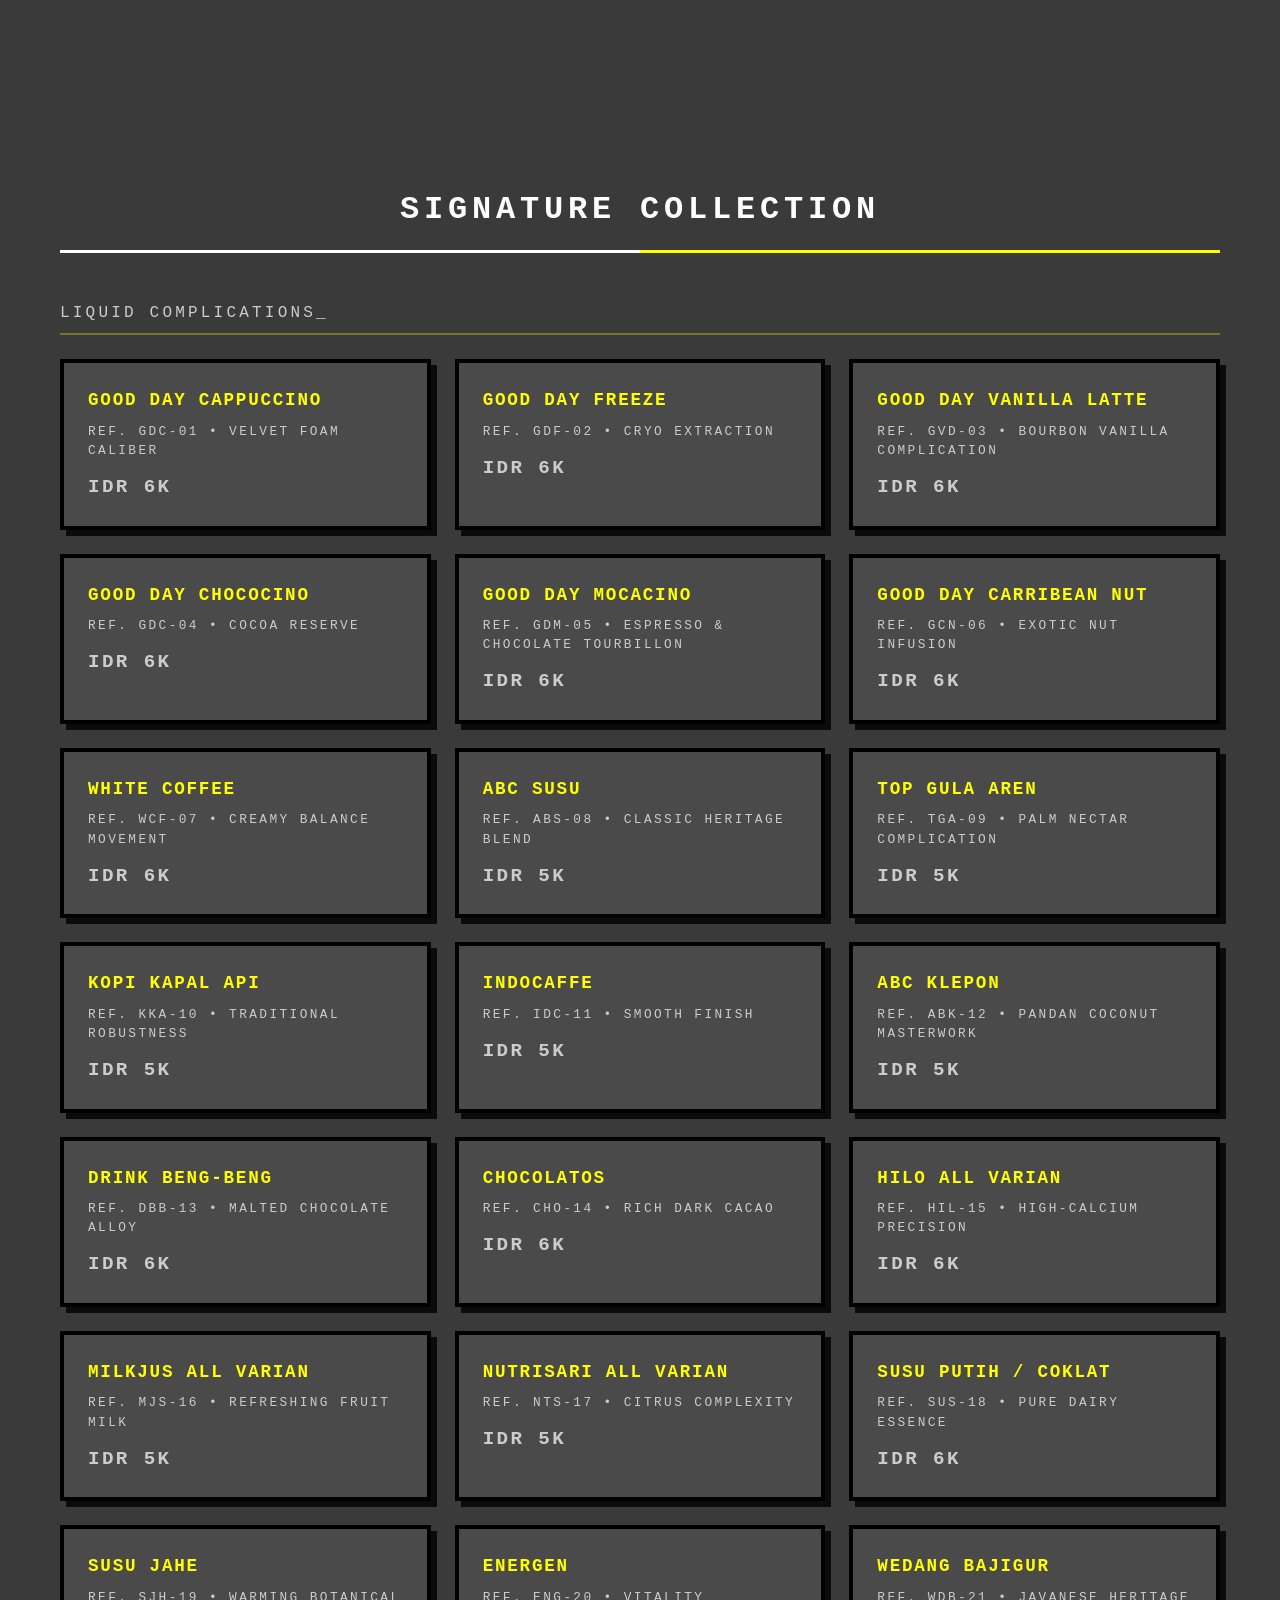
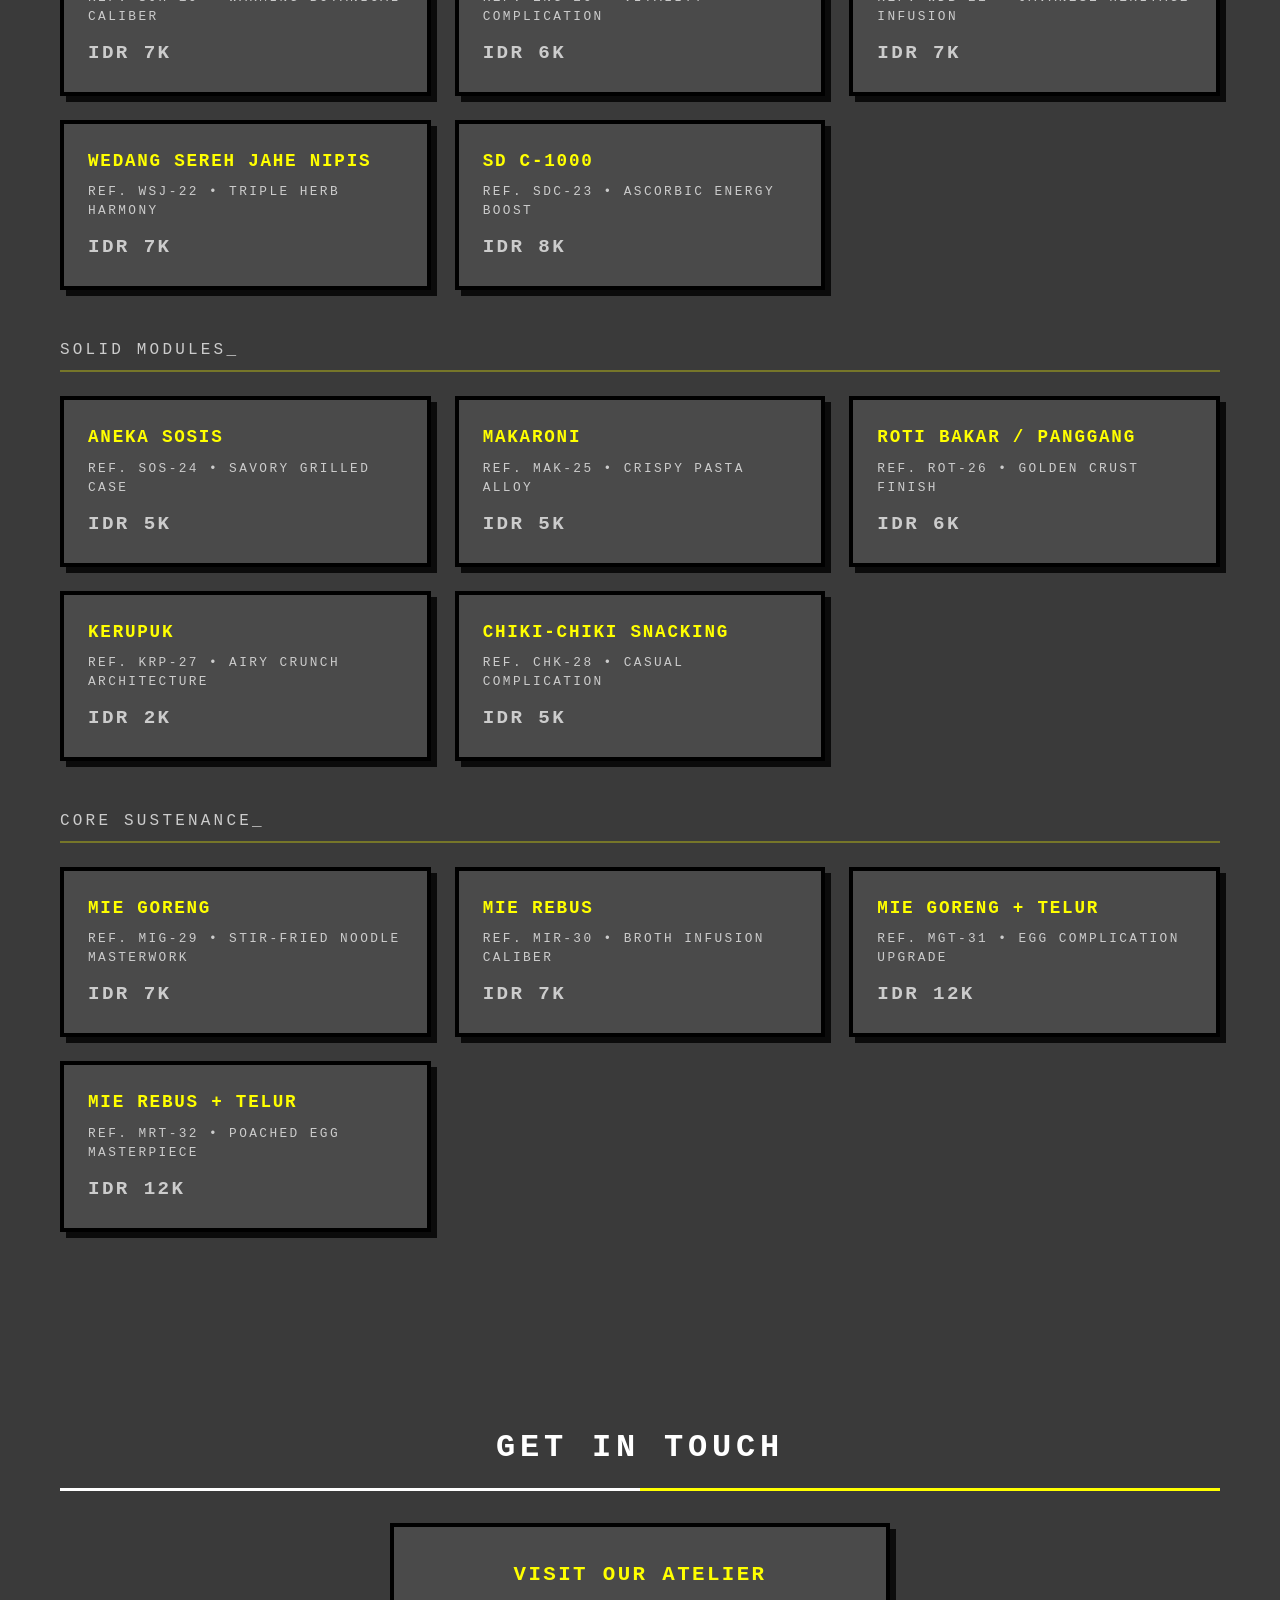
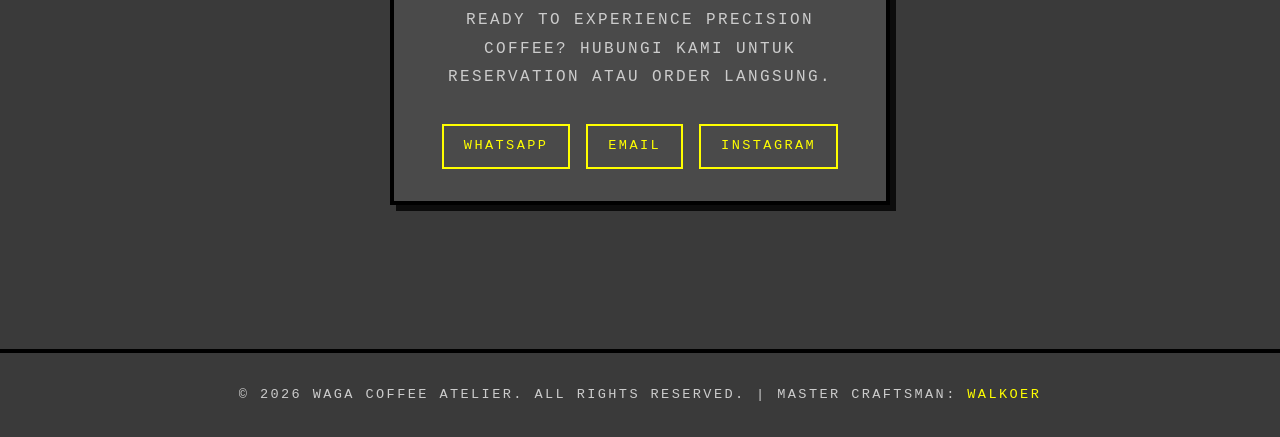
==== commit 3c71574d: "Add files via upload" ====
--- a/index.html
+++ b/index.html
@@ -1,56 +1,392 @@
-<!DOCTYPE html>
-<html lang="id">
-<head>
-    <meta charset="UTF-8">
-    <meta name="viewport" content="width=device-width, initial-scale=1.0">
-    <title>WAGA COFFEE | Haute Horlogerie Coffee Atelier</title>
-    <link rel="preconnect" href="https://fonts.googleapis.com">
-    <link rel="preconnect" href="https://fonts.gstatic.com" crossorigin>
-    <link href="https://fonts.googleapis.com/css2?family=Cormorant+Garamond:ital,wght@0,400;0,600;0,700;1,400&family=JetBrains+Mono:wght@400;500&family=Plus+Jakarta+Sans:wght@300;400;500;600;700&display=swap" rel="stylesheet">
-    <link rel="stylesheet" href="style.css">
-</head>
-<body>
-    <div class="atelier-glow"></div>
-
-    <!-- Header / Navbar -->
-    <header class="navbar">
-        <div class="container">
-            <div class="logo">WAGA <span>COFFEE</span></div>
-            <div class="menu-toggle" id="mobile-menu">
-                <span class="bar"></span>
-                <span class="bar"></span>
-                <span class="bar"></span>
-            </div>
-            <nav class="nav-links">
-                <a href="index.html" class="active">Home</a>
-                <a href="menu.html">Menu</a>
-                <a href="tentang.html">About</a>
-                <a href="kontak.html">Contact</a>
-            </nav>
-        </div>
-    </header>
-
-    <!-- Hero Section -->
-    <section class="hero-section">
-        <div class="hero-container">
-            <div class="hero-subtitle">Manufacture de Café &bull; Est. 2026</div>
-            <h1>The Art of <span>Liquid Horology</span></h1>
-            <p>Setiap seduhan diracik dengan presisi kronograf tingkat tinggi. Maha karya kopi dan sajian istimewa untuk indra penikmat sejati.</p>
-            
-            <div class="hero-image-wrapper">
-                <img src="WAGA-COFFE.webp" alt="Waga Coffee Masterpiece">
-            </div>
-            
-            <div style="margin-top: 40px;">
-                <a href="menu.html" class="btn-lux">Explore Collection</a>
-            </div>
-        </div>
-    </section>
-
-    <footer class="footer">
-        &copy; 2026 WAGA COFFEE ATELIER. ALL RIGHTS RESERVED. | MASTER HOROLOGIST: <span>WALKOER</span>
-    </footer>
-
-    <script src="script.js"></script>
-</body>
-</html>
+<!DOCTYPE html>
+<html lang="id">
+<head>
+    <meta charset="UTF-8">
+    <meta name="viewport" content="width=device-width, initial-scale=1.0">
+    <title>WAGA COFFEE | PIXEL ART PORTFOLIO</title>
+    <link rel="stylesheet" href="style.css">
+</head>
+<body>
+    <!-- Navbar -->
+    <header class="navbar">
+        <div class="container">
+            <div class="logo">WAGA <span>COFFEE</span></div>
+            <div class="menu-toggle" id="mobile-menu">
+                <span class="bar"></span>
+                <span class="bar"></span>
+                <span class="bar"></span>
+            </div>
+            <nav class="nav-links">
+                <a href="#home" class="active">HOME</a>
+                            <a href="#about">ABOUT</a>
+                            <a href="#menu">MENU</a>
+                <a href="#contact">CONTACT</a>
+            </nav>
+        </div>
+    </header>
+
+    <!-- Hero Section -->
+    <section id="home" class="hero-section">
+        <div class="hero-container">
+            <div class="hero-subtitle">EST. 2026 &bull; PIXEL COFFEE ATELIER</div>
+            <h1 data-text="THE ART OF LIQUID HOROLOGY" data-speed="80"></h1>
+            <p>SETIAP SEDUHAN DIRACIK DENGAN PRESISI TINGKAT TINGGI. MASTERPIECE KOPI UNTUK PENIKMAT SEJATI.</p>
+            
+            <div class="hero-image-wrapper">
+                <img src="WAGA-COFFE.webp" alt="Waga Coffee">
+            </div>
+            
+            <div style="margin-top: 40px;">
+                            <a href="#contact" class="btn-secondary">CONTACT US</a>
+                        </div>
+        </div>
+    </section>
+
+    <!-- About Section -->
+    <section id="about">
+        <div class="container">
+            <h2>ABOUT US</h2>
+            <div class="about-grid">
+                <div>
+                    <div class="about-text">
+                        <h3>CRAFTSMAN STORY</h3>
+                        <p>WAGA COFFEE ATELIER ADALAH WORKSHOP KOPI PRESISI TINGGI YANG MENGGABUNGKAN SENI HOROLOGI DENGAN CRAFT COFFEE. SETIAP CUP ADALAH MASTERPIECE.</p>
+                        <p>KAMI PERCAYA BAHWA KOPI ADALAH SENI YANG MEMBUTUHKAN DEDIKASI, PRESISI, DAN PASSION SEPERTI PEMBUATAN JAM MEKANIS BERKELAS DUNIA.</p>
+                    </div>
+                    <div style="margin-top: 2rem;">
+                        <img src="WAGA-COFFE.webp" alt="Profile" class="about-image">
+                    </div>
+                </div>
+                
+                <div class="about-details">
+                    <h3>DETAIL INFO</h3>
+                    <div class="detail-item">
+                        <span class="detail-key">FOUNDER:</span>
+                        <span class="detail-value">IMAM SAPUTRO</span>
+                    </div>
+                    <div class="detail-item">
+                        <span class="detail-key">ESTABLISHED:</span>
+                        <span class="detail-value">2026</span>
+                    </div>
+                    <div class="detail-item">
+                        <span class="detail-key">LOCATION:</span>
+                        <span class="detail-value">KEDUNG SARI, KUDUS, JAWA TENGAH</span>
+                    </div>
+                    <div class="detail-item">
+                        <span class="detail-key">SPECIALTY:</span>
+                        <span class="detail-value">PRECISION COFFEE</span>
+                    </div>
+                    <div class="detail-item">
+                        <span class="detail-key">PHILOSOPHY:</span>
+                        <span class="detail-value">CRAFT & PRESISI</span>
+                    </div>
+                </div>
+            </div>
+        </div>
+    </section>
+
+    <!-- Menu Section -->
+    <section id="menu">
+        <div class="container">
+            <h2>SIGNATURE COLLECTION</h2>
+            
+            <!-- LIQUID ASSETS -->
+            <div class="collection-group-title">Liquid Complications_</div>
+            <div class="horology-list">
+                <div class="horology-item" data-name="Good Day Cappuccino" data-price="6000">
+                    <div class="horology-info">
+                        <h4>Good Day Cappuccino</h4>
+                        <div class="horology-ref">REF. GDC-01 • Velvet Foam Caliber</div>
+                    </div>
+                    <div class="horology-price">IDR 6K</div>
+                </div>
+                <div class="horology-item" data-name="Good Day Freeze" data-price="6000">
+                    <div class="horology-info">
+                        <h4>Good Day Freeze</h4>
+                        <div class="horology-ref">REF. GDF-02 • Cryo Extraction</div>
+                    </div>
+                    <div class="horology-price">IDR 6K</div>
+                </div>
+                <div class="horology-item" data-name="Good Day Vanilla Latte" data-price="6000">
+                    <div class="horology-info">
+                        <h4>Good Day Vanilla Latte</h4>
+                        <div class="horology-ref">REF. GVD-03 • Bourbon Vanilla Complication</div>
+                    </div>
+                    <div class="horology-price">IDR 6K</div>
+                </div>
+                <div class="horology-item" data-name="Good Day Chococino" data-price="6000">
+                    <div class="horology-info">
+                        <h4>Good Day Chococino</h4>
+                        <div class="horology-ref">REF. GDC-04 • Cocoa Reserve</div>
+                    </div>
+                    <div class="horology-price">IDR 6K</div>
+                </div>
+                <div class="horology-item" data-name="Good Day Mocacino" data-price="6000">
+                    <div class="horology-info">
+                        <h4>Good Day Mocacino</h4>
+                        <div class="horology-ref">REF. GDM-05 • Espresso & Chocolate Tourbillon</div>
+                    </div>
+                    <div class="horology-price">IDR 6K</div>
+                </div>
+                <div class="horology-item" data-name="Good Day Carribean Nut" data-price="6000">
+                    <div class="horology-info">
+                        <h4>Good Day Carribean Nut</h4>
+                        <div class="horology-ref">REF. GCN-06 • Exotic Nut Infusion</div>
+                    </div>
+                    <div class="horology-price">IDR 6K</div>
+                </div>
+                <div class="horology-item" data-name="White Coffee" data-price="6000">
+                    <div class="horology-info">
+                        <h4>White Coffee</h4>
+                        <div class="horology-ref">REF. WCF-07 • Creamy Balance Movement</div>
+                    </div>
+                    <div class="horology-price">IDR 6K</div>
+                </div>
+                <div class="horology-item" data-name="ABC Susu" data-price="5000">
+                    <div class="horology-info">
+                        <h4>ABC Susu</h4>
+                        <div class="horology-ref">REF. ABS-08 • Classic Heritage Blend</div>
+                    </div>
+                    <div class="horology-price">IDR 5K</div>
+                </div>
+                <div class="horology-item" data-name="Top Gula Aren" data-price="5000">
+                    <div class="horology-info">
+                        <h4>Top Gula Aren</h4>
+                        <div class="horology-ref">REF. TGA-09 • Palm Nectar Complication</div>
+                    </div>
+                    <div class="horology-price">IDR 5K</div>
+                </div>
+                <div class="horology-item" data-name="Kopi Kapal Api" data-price="5000">
+                    <div class="horology-info">
+                        <h4>Kopi Kapal Api</h4>
+                        <div class="horology-ref">REF. KKA-10 • Traditional Robustness</div>
+                    </div>
+                    <div class="horology-price">IDR 5K</div>
+                </div>
+                <div class="horology-item" data-name="Indocaffe" data-price="5000">
+                    <div class="horology-info">
+                        <h4>Indocaffe</h4>
+                        <div class="horology-ref">REF. IDC-11 • Smooth Finish</div>
+                    </div>
+                    <div class="horology-price">IDR 5K</div>
+                </div>
+                <div class="horology-item" data-name="ABC Klepon" data-price="5000">
+                    <div class="horology-info">
+                        <h4>ABC Klepon</h4>
+                        <div class="horology-ref">REF. ABK-12 • Pandan Coconut Masterwork</div>
+                    </div>
+                    <div class="horology-price">IDR 5K</div>
+                </div>
+                <div class="horology-item" data-name="Drink Beng-Beng" data-price="6000">
+                    <div class="horology-info">
+                        <h4>Drink Beng-Beng</h4>
+                        <div class="horology-ref">REF. DBB-13 • Malted Chocolate Alloy</div>
+                    </div>
+                    <div class="horology-price">IDR 6K</div>
+                </div>
+                <div class="horology-item" data-name="Chocolatos" data-price="6000">
+                    <div class="horology-info">
+                        <h4>Chocolatos</h4>
+                        <div class="horology-ref">REF. CHO-14 • Rich Dark Cacao</div>
+                    </div>
+                    <div class="horology-price">IDR 6K</div>
+                </div>
+                <div class="horology-item" data-name="Hilo All Varian" data-price="6000">
+                    <div class="horology-info">
+                        <h4>Hilo All Varian</h4>
+                        <div class="horology-ref">REF. HIL-15 • High-Calcium Precision</div>
+                    </div>
+                    <div class="horology-price">IDR 6K</div>
+                </div>
+                <div class="horology-item" data-name="Milkjus All Varian" data-price="5000">
+                    <div class="horology-info">
+                        <h4>Milkjus All Varian</h4>
+                        <div class="horology-ref">REF. MJS-16 • Refreshing Fruit Milk</div>
+                    </div>
+                    <div class="horology-price">IDR 5K</div>
+                </div>
+                <div class="horology-item" data-name="Nutrisari All Varian" data-price="5000">
+                    <div class="horology-info">
+                        <h4>Nutrisari All Varian</h4>
+                        <div class="horology-ref">REF. NTS-17 • Citrus Complexity</div>
+                    </div>
+                    <div class="horology-price">IDR 5K</div>
+                </div>
+                <div class="horology-item" data-name="Susu Putih / Coklat" data-price="6000">
+                    <div class="horology-info">
+                        <h4>Susu Putih / Coklat</h4>
+                        <div class="horology-ref">REF. SUS-18 • Pure Dairy Essence</div>
+                    </div>
+                    <div class="horology-price">IDR 6K</div>
+                </div>
+                <div class="horology-item" data-name="Susu Jahe" data-price="7000">
+                    <div class="horology-info">
+                        <h4>Susu Jahe</h4>
+                        <div class="horology-ref">REF. SJH-19 • Warming Botanical Caliber</div>
+                    </div>
+                    <div class="horology-price">IDR 7K</div>
+                </div>
+                <div class="horology-item" data-name="Energen" data-price="6000">
+                    <div class="horology-info">
+                        <h4>Energen</h4>
+                        <div class="horology-ref">REF. ENG-20 • Vitality Complication</div>
+                    </div>
+                    <div class="horology-price">IDR 6K</div>
+                </div>
+                <div class="horology-item" data-name="Wedang Bajigur" data-price="7000">
+                    <div class="horology-info">
+                        <h4>Wedang Bajigur</h4>
+                        <div class="horology-ref">REF. WDB-21 • Javanese Heritage Infusion</div>
+                    </div>
+                    <div class="horology-price">IDR 7K</div>
+                </div>
+                <div class="horology-item" data-name="Wedang Sereh Jahe Nipis" data-price="7000">
+                    <div class="horology-info">
+                        <h4>Wedang Sereh Jahe Nipis</h4>
+                        <div class="horology-ref">REF. WSJ-22 • Triple Herb Harmony</div>
+                    </div>
+                    <div class="horology-price">IDR 7K</div>
+                </div>
+                <div class="horology-item" data-name="SD C-1000" data-price="8000">
+                    <div class="horology-info">
+                        <h4>SD C-1000</h4>
+                        <div class="horology-ref">REF. SDC-23 • Ascorbic Energy Boost</div>
+                    </div>
+                    <div class="horology-price">IDR 8K</div>
+                </div>
+            </div>
+
+            <!-- SOLID MODULES -->
+            <div class="collection-group-title">Solid Modules_</div>
+            <div class="horology-list">
+                <div class="horology-item" data-name="Aneka Sosis" data-price="5000">
+                    <div class="horology-info">
+                        <h4>Aneka Sosis</h4>
+                        <div class="horology-ref">REF. SOS-24 • Savory Grilled Case</div>
+                    </div>
+                    <div class="horology-price">IDR 5K</div>
+                </div>
+                <div class="horology-item" data-name="Makaroni" data-price="5000">
+                    <div class="horology-info">
+                        <h4>Makaroni</h4>
+                        <div class="horology-ref">REF. MAK-25 • Crispy Pasta Alloy</div>
+                    </div>
+                    <div class="horology-price">IDR 5K</div>
+                </div>
+                <div class="horology-item" data-name="Roti Bakar / Panggang" data-price="6000">
+                    <div class="horology-info">
+                        <h4>Roti Bakar / Panggang</h4>
+                        <div class="horology-ref">REF. ROT-26 • Golden Crust Finish</div>
+                    </div>
+                    <div class="horology-price">IDR 6K</div>
+                </div>
+                <div class="horology-item" data-name="Kerupuk" data-price="2000">
+                    <div class="horology-info">
+                        <h4>Kerupuk</h4>
+                        <div class="horology-ref">REF. KRP-27 • Airy Crunch Architecture</div>
+                    </div>
+                    <div class="horology-price">IDR 2K</div>
+                </div>
+                <div class="horology-item" data-name="Chiki-Chiki Snacking" data-price="5000">
+                    <div class="horology-info">
+                        <h4>Chiki-Chiki Snacking</h4>
+                        <div class="horology-ref">REF. CHK-28 • Casual Complication</div>
+                    </div>
+                    <div class="horology-price">IDR 5K</div>
+                </div>
+            </div>
+
+            <!-- CORE SUSTENANCE -->
+            <div class="collection-group-title">Core Sustenance_</div>
+            <div class="horology-list">
+                <div class="horology-item" data-name="Mie Goreng" data-price="7000">
+                    <div class="horology-info">
+                        <h4>Mie Goreng</h4>
+                        <div class="horology-ref">REF. MIG-29 • Stir-Fried Noodle Masterwork</div>
+                    </div>
+                    <div class="horology-price">IDR 7K</div>
+                </div>
+                <div class="horology-item" data-name="Mie Rebus" data-price="7000">
+                    <div class="horology-info">
+                        <h4>Mie Rebus</h4>
+                        <div class="horology-ref">REF. MIR-30 • Broth Infusion Caliber</div>
+                    </div>
+                    <div class="horology-price">IDR 7K</div>
+                </div>
+                <div class="horology-item" data-name="Mie Goreng + Telur" data-price="12000">
+                    <div class="horology-info">
+                        <h4>Mie Goreng + Telur</h4>
+                        <div class="horology-ref">REF. MGT-31 • Egg Complication Upgrade</div>
+                    </div>
+                    <div class="horology-price">IDR 12K</div>
+                </div>
+                <div class="horology-item" data-name="Mie Rebus + Telur" data-price="12000">
+                    <div class="horology-info">
+                        <h4>Mie Rebus + Telur</h4>
+                        <div class="horology-ref">REF. MRT-32 • Poached Egg Masterpiece</div>
+                    </div>
+                    <div class="horology-price">IDR 12K</div>
+                </div>
+            </div>
+        </div>
+    </section>
+
+    <!-- Interactive Order Modal -->
+    <div id="order-modal" class="modal-overlay">
+        <div class="modal-content">
+            <div class="modal-header">
+                <h3 id="modal-item-name">Order Item</h3>
+                <button id="modal-close" class="modal-close-btn">&times;</button>
+            </div>
+            <div class="modal-body">
+                <p class="modal-price-label">Harga Satuan: <strong id="modal-item-price">IDR 0</strong></p>
+                <div class="modal-input-group">
+                    <label for="modal-qty">Jumlah (Quantity):</label>
+                    <div class="qty-control">
+                        <button type="button" id="qty-minus">-</button>
+                        <input type="number" id="modal-qty" value="1" min="1" max="99">
+                        <button type="button" id="qty-plus">+</button>
+                    </div>
+                </div>
+                <div class="modal-total-display">
+                    <span>Total Harga:</span>
+                    <strong id="modal-total-price">IDR 0</strong>
+                </div>
+                <div class="modal-input-group" style="margin-top: 15px;">
+                    <label for="modal-address">Alamat Pengiriman (Kirim ke):</label>
+                    <textarea id="modal-address" placeholder="Contoh: Jl. Melati No. 12 (Radius 1-2km dari Atelier)" rows="2"></textarea>
+                </div>
+            </div>
+            <div class="modal-footer">
+                <button id="modal-submit-wa" class="btn-lux">Kirim Pesanan via WhatsApp</button>
+            </div>
+        </div>
+    </div>
+
+
+    <!-- Contact Section -->
+    <section id="contact">
+        <div class="container">
+            <h2>GET IN TOUCH</h2>
+            <div class="contact-card">
+                <h3>VISIT OUR ATELIER</h3>
+                <p>READY TO EXPERIENCE PRECISION COFFEE? HUBUNGI KAMI UNTUK RESERVATION ATAU ORDER LANGSUNG.</p>
+                <div class="contact-links">
+                    <a href="https://wa.me/62882003160137" target="_blank" class="contact-link">WHATSAPP</a>
+                    <a href="mailto:info@wagacoffee.com" class="contact-link">EMAIL</a>
+                    <a href="https://instagram.com/wagacoffee" target="_blank" class="contact-link">INSTAGRAM</a>
+                </div>
+            </div>
+        </div>
+    </section>
+
+    <!-- Footer -->
+    <footer class="footer">
+        <div class="container">
+            &copy; 2026 WAGA COFFEE ATELIER. ALL RIGHTS RESERVED. | MASTER CRAFTSMAN: <span>WALKOER</span>
+        </div>
+    </footer>
+
+    <script src="script.js"></script>
+</body>
+</html>
--- a/style.css
+++ b/style.css
@@ -1,881 +1,871 @@
-/* --- HAUTE HORLOGERIE COFFEE ATELIER --- */
-@import url('https://fonts.googleapis.com/css2?family=Cormorant+Garamond:ital,wght@0,400;0,600;0,700;1,400&family=Plus+Jakarta+Sans:wght@300;400;500;600;700&family=JetBrains+Mono:wght@400;500&display=swap');
-
-* {
-    margin: 0;
-    padding: 0;
-    box-sizing: border-box;
-}
-
-:root {
-    /* Luxury Watch Atelier Palette */
-    --bg-obsidian: #090807;
-    --surface-card: #13110f;
-    --surface-glass: rgba(19, 17, 15, 0.85);
-    
-    --gold: #d4af37;              /* Champagne Gold */
-    --gold-light: #f3e5ab;
-    --gold-glow: rgba(212, 175, 55, 0.2);
-    --platinum: #e2e8f0;
-    --muted: #94a3b8;
-    --dim: #64748b;
-    
-    --border-gold: rgba(212, 175, 55, 0.25);
-    --border-subtle: rgba(255, 255, 255, 0.08);
-    
-    --transition-lux: all 0.4s cubic-bezier(0.16, 1, 0.3, 1);
-}
-
-/* Reduced motion / no motion fallback */
-body.no-motion *, 
-body.no-motion ::before, 
-body.no-motion ::after {
-    animation: none !important;
-    transition: all 0.1s ease !important;
-    transform: none !important;
-}
-
-@media (prefers-reduced-motion: reduce) {
-    *, ::before, ::after {
-        animation-duration: 0.01ms !important;
-        transition-duration: 0.01ms !important;
-        scroll-behavior: auto !important;
-    }
-}
-
-html {
-    scroll-behavior: smooth;
-    scrollbar-width: thin;
-    scrollbar-color: var(--gold) var(--bg-obsidian);
-}
-
-::-webkit-scrollbar {
-    width: 5px;
-}
-::-webkit-scrollbar-track {
-    background: var(--bg-obsidian);
-}
-::-webkit-scrollbar-thumb {
-    background: var(--gold);
-    border-radius: 3px;
-}
-
-body {
-    font-family: 'Plus Jakarta Sans', sans-serif;
-    background-color: var(--bg-obsidian);
-    color: var(--platinum);
-    line-height: 1.7;
-    overflow-x: hidden;
-    position: relative;
-}
-
-/* Subtle Atelier Radial Lighting */
-body::before {
-    content: '';
-    position: fixed;
-    top: 0; left: 0; width: 100%; height: 100%;
-    background: 
-        radial-gradient(circle at 50% 10%, rgba(212, 175, 55, 0.04) 0%, transparent 60%),
-        radial-gradient(circle at 10% 90%, rgba(212, 175, 55, 0.03) 0%, transparent 50%);
-    z-index: -2;
-    pointer-events: none;
-}
-
-/* Luxury Ambient Glow */
-.atelier-glow {
-    position: fixed;
-    width: 600px; height: 600px;
-    border-radius: 50%;
-    background: radial-gradient(circle, rgba(212, 175, 55, 0.05) 0%, transparent 70%);
-    filter: blur(100px);
-    z-index: -1;
-    pointer-events: none;
-}
-
-/* --- LUXURY CONTAINER --- */
-.container {
-    max-width: 800px;
-    margin: 50px auto;
-    background: var(--surface-glass);
-    border: 1px solid var(--border-gold);
-    border-radius: 12px;
-    padding: 50px;
-    backdrop-filter: blur(20px);
-    box-shadow: 
-        0 30px 60px rgba(0, 0, 0, 0.7),
-        inset 0 0 30px rgba(212, 175, 55, 0.02);
-    position: relative;
-    animation: fadeScale 0.7s cubic-bezier(0.16, 1, 0.3, 1) forwards;
-    opacity: 0;
-    transform: translateY(15px);
-}
-
-@keyframes fadeScale {
-    to { opacity: 1; transform: translateY(0); }
-}
-
-/* Corner Watchmaker Accents */
-.container::before, .container::after {
-    content: '';
-    position: absolute;
-    width: 12px; height: 12px;
-    border: 1px solid var(--gold);
-    opacity: 0.7;
-}
-.container::before { top: 6px; left: 6px; border-right: none; border-bottom: none; }
-.container::after { bottom: 6px; right: 6px; border-left: none; border-top: none; }
-
-/* --- NAVBAR --- */
-.navbar {
-    background: rgba(9, 8, 7, 0.85);
-    backdrop-filter: blur(20px);
-    border-bottom: 1px solid var(--border-gold);
-    padding: 1.2rem 0;
-    position: fixed;
-    top: 0; left: 0; right: 0;
-    z-index: 1000;
-}
-
-.navbar .container {
-    max-width: 1100px;
-    margin: 0 auto;
-    padding: 0 30px;
-    display: flex;
-    justify-content: space-between;
-    align-items: center;
-    background: transparent;
-    border: none;
-    box-shadow: none;
-    animation: none;
-    opacity: 1;
-    transform: none;
-}
-.navbar .container::before, .navbar .container::after { display: none; }
-
-.logo {
-    font-family: 'Cormorant Garamond', serif;
-    font-size: 1.8rem;
-    font-weight: 700;
-    color: var(--platinum);
-    letter-spacing: 3px;
-    display: flex;
-    align-items: center;
-    gap: 8px;
-    text-transform: uppercase;
-}
-
-.logo span {
-    color: var(--gold);
-    font-weight: 600;
-}
-
-.nav-links {
-    display: flex;
-    gap: 2rem;
-    align-items: center;
-}
-
-.nav-links a {
-    color: var(--muted);
-    text-decoration: none;
-    font-family: 'JetBrains Mono', monospace;
-    font-size: 0.8rem;
-    letter-spacing: 1.5px;
-    text-transform: uppercase;
-    position: relative;
-    padding: 6px 0;
-    transition: var(--transition-lux);
-}
-
-.nav-links a::after {
-    content: '';
-    position: absolute;
-    bottom: 0; left: 0; width: 0; height: 1px;
-    background: var(--gold);
-    transition: var(--transition-lux);
-}
-
-.nav-links a:hover, .nav-links a.active {
-    color: var(--gold);
-}
-
-.nav-links a:hover::after, .nav-links a.active::after {
-    width: 100%;
-}
-
-/* Motion Toggle */
-.motion-toggle-btn {
-    background: transparent;
-    border: 1px solid var(--border-gold);
-    color: var(--gold);
-    padding: 6px 12px;
-    border-radius: 4px;
-    font-family: 'JetBrains Mono', monospace;
-    font-size: 0.75rem;
-    cursor: pointer;
-    transition: var(--transition-lux);
-}
-.motion-toggle-btn:hover, .motion-toggle-btn.active {
-    background: rgba(212, 175, 55, 0.1);
-    box-shadow: 0 0 10px var(--gold-glow);
-}
-
-/* --- MOBILE MENU --- */
-.menu-toggle {
-    display: none;
-    flex-direction: column;
-    justify-content: space-between;
-    width: 26px;
-    height: 18px;
-    cursor: pointer;
-    z-index: 1001;
-}
-.menu-toggle .bar {
-    height: 2px;
-    width: 100%;
-    background-color: var(--platinum);
-    transition: var(--transition-lux);
-}
-.menu-toggle.is-active .bar:nth-child(1) { transform: translateY(8px) rotate(45deg); background: var(--gold); }
-.menu-toggle.is-active .bar:nth-child(2) { opacity: 0; }
-.menu-toggle.is-active .bar:nth-child(3) { transform: translateY(-8px) rotate(-45deg); background: var(--gold); }
-
-/* --- HERO ATELIER --- */
-.hero-section {
-    min-height: 100vh;
-    display: flex;
-    align-items: center;
-    justify-content: center;
-    padding: 140px 20px 60px;
-    text-align: center;
-}
-
-.hero-container {
-    max-width: 850px;
-}
-
-.hero-subtitle {
-    font-family: 'JetBrains Mono', monospace;
-    font-size: 0.85rem;
-    letter-spacing: 4px;
-    color: var(--gold);
-    text-transform: uppercase;
-    margin-bottom: 1.5rem;
-}
-
-.hero-container h1 {
-    font-family: 'Cormorant Garamond', serif;
-    font-size: 4.8rem;
-    font-weight: 700;
-    line-height: 1.1;
-    margin-bottom: 1.5rem;
-    letter-spacing: -1px;
-}
-
-.hero-container h1 span {
-    color: var(--gold);
-    font-style: italic;
-}
-
-.hero-container p {
-    font-size: 1.15rem;
-    color: var(--muted);
-    max-width: 580px;
-    margin: 0 auto 3rem;
-    font-weight: 300;
-}
-
-.hero-image-wrapper {
-    position: relative;
-    max-width: 620px;
-    margin: 0 auto;
-    border-radius: 12px;
-    padding: 2px;
-    background: linear-gradient(135deg, var(--gold), rgba(212,175,55,0.2));
-    box-shadow: 0 30px 70px rgba(0,0,0,0.8), 0 0 40px rgba(212,175,55,0.15);
-    transition: var(--transition-lux);
-}
-
-.hero-image-wrapper img {
-    width: 100%;
-    height: auto;
-    border-radius: 10px;
-    display: block;
-    filter: contrast(1.08) brightness(0.95);
-}
-
-.hero-image-wrapper:hover {
-    transform: translateY(-6px);
-    box-shadow: 0 40px 90px rgba(0,0,0,0.9), 0 0 60px rgba(212,175,55,0.25);
-}
-
-/* --- SECTION HEADERS --- */
-.content-section {
-    padding-top: 140px;
-    margin-bottom: 60px;
-}
-
-h2.atelier-title {
-    font-family: 'Cormorant Garamond', serif;
-    font-size: 3rem;
-    font-weight: 700;
-    text-align: center;
-    color: var(--platinum);
-    margin-bottom: 1rem;
-    letter-spacing: 1px;
-}
-
-.atelier-subtitle {
-    font-family: 'JetBrains Mono', monospace;
-    font-size: 0.85rem;
-    text-align: center;
-    color: var(--gold);
-    letter-spacing: 3px;
-    text-transform: uppercase;
-    margin-bottom: 3.5rem;
-}
-
-.collection-group-title {
-    font-family: 'Cormorant Garamond', serif;
-    font-size: 1.8rem;
-    font-weight: 600;
-    color: var(--gold);
-    margin: 45px 0 20px 0;
-    display: flex;
-    align-items: center;
-    gap: 15px;
-}
-
-.collection-group-title::after {
-    content: '';
-    flex: 1;
-    height: 1px;
-    background: linear-gradient(90deg, var(--border-gold), transparent);
-}
-
-/* --- HOROLOGY MENU ITEMS (MASTERPIECES) --- */
-.horology-list {
-    display: grid;
-    gap: 16px;
-    margin-bottom: 30px;
-}
-
-.horology-item {
-    background: var(--surface-card);
-    border: 1px solid var(--border-subtle);
-    border-radius: 10px;
-    padding: 22px 28px;
-    display: flex;
-    justify-content: space-between;
-    align-items: center;
-    transition: var(--transition-lux);
-    position: relative;
-    overflow: hidden;
-}
-
-.horology-item::before {
-    content: '';
-    position: absolute;
-    top: 0; left: 0; width: 3px; height: 100%;
-    background: var(--dim);
-    transition: var(--transition-lux);
-}
-
-.horology-item:hover {
-    border-color: var(--border-gold);
-    background: rgba(212, 175, 55, 0.03);
-    transform: translateX(6px);
-    box-shadow: -5px 0 25px rgba(212, 175, 55, 0.08);
-}
-
-.horology-item:hover::before {
-    background: var(--gold);
-}
-
-.horology-info h4 {
-    font-family: 'Cormorant Garamond', serif;
-    font-size: 1.4rem;
-    font-weight: 600;
-    color: var(--platinum);
-    margin-bottom: 4px;
-    letter-spacing: 0.5px;
-    transition: var(--transition-lux);
-}
-
-.horology-item:hover .horology-info h4 {
-    color: var(--gold);
-}
-
-.horology-ref {
-    font-family: 'JetBrains Mono', monospace;
-    font-size: 0.75rem;
-    color: var(--dim);
-    letter-spacing: 1.5px;
-    text-transform: uppercase;
-}
-
-.horology-price {
-    font-family: 'JetBrains Mono', monospace;
-    font-size: 0.95rem;
-    color: var(--gold);
-    font-weight: 500;
-    letter-spacing: 1px;
-    background: rgba(212, 175, 55, 0.08);
-    padding: 8px 16px;
-    border-radius: 6px;
-    border: 1px solid rgba(212, 175, 55, 0.15);
-}
-
-/* --- BUTTONS --- */
-.btn-lux {
-    display: inline-flex;
-    align-items: center;
-    justify-content: center;
-    background: transparent;
-    color: var(--gold);
-    text-decoration: none;
-    padding: 16px 36px;
-    border-radius: 6px;
-    font-family: 'JetBrains Mono', monospace;
-    font-weight: 500;
-    font-size: 0.85rem;
-    letter-spacing: 2px;
-    text-transform: uppercase;
-    border: 1px solid var(--gold);
-    cursor: pointer;
-    transition: var(--transition-lux);
-    width: 100%;
-    position: relative;
-    overflow: hidden;
-    box-shadow: 0 4px 20px rgba(212, 175, 55, 0.1);
-}
-
-.btn-lux::before {
-    content: '';
-    position: absolute;
-    top: 0; left: -100%; width: 100%; height: 100%;
-    background: linear-gradient(90deg, transparent, rgba(212,175,55,0.2), transparent);
-    transition: 0.5s ease;
-}
-
-.btn-lux:hover {
-    background: var(--gold);
-    color: var(--bg-obsidian);
-    box-shadow: 0 8px 30px rgba(212, 175, 55, 0.3);
-    transform: translateY(-2px);
-}
-
-.btn-lux:hover::before {
-    left: 100%;
-}
-
-/* --- HERITAGE & CONCIERGE PANELS --- */
-.atelier-box {
-    background: var(--surface-card);
-    border: 1px solid var(--border-subtle);
-    padding: 35px;
-    border-radius: 10px;
-    margin-bottom: 25px;
-    transition: var(--transition-lux);
-}
-
-.atelier-box:hover {
-    border-color: var(--border-gold);
-}
-
-.atelier-box p {
-    color: var(--muted);
-    font-size: 1.05rem;
-    margin-bottom: 15px;
-    font-weight: 300;
-}
-
-.atelier-box p strong {
-    color: var(--gold);
-    font-family: 'JetBrains Mono', monospace;
-    letter-spacing: 1px;
-}
-
-.map-container {
-    margin-top: 35px;
-    border-radius: 10px;
-    overflow: hidden;
-    border: 1px solid var(--border-gold);
-}
-
-.map-container iframe {
-    width: 100%;
-    height: 380px;
-    border: 0;
-    display: block;
-    filter: invert(90%) hue-rotate(180deg) contrast(1.1) brightness(0.9);
-}
-
-/* --- FOOTER --- */
-.footer {
-    text-align: center;
-    padding: 3rem 1.5rem;
-    font-family: 'JetBrains Mono', monospace;
-    font-size: 0.75rem;
-    letter-spacing: 2px;
-    color: var(--dim);
-    border-top: 1px solid var(--border-subtle);
-    margin-top: 80px;
-    text-transform: uppercase;
-}
-
-.footer span {
-    color: var(--gold);
-}
-
-/* --- RESPONSIVE --- */
-@media (max-width: 768px) {
-    .container {
-        margin: 20px;
-        padding: 30px;
-    }
-    .hero-container h1 {
-        font-size: 3.2rem;
-    }
-    .menu-toggle {
-        display: flex;
-    }
-    .nav-links {
-        position: absolute;
-        top: 100%; left: 0; width: 100%;
-        background: rgba(9, 8, 7, 0.95);
-        backdrop-filter: blur(20px);
-        flex-direction: column;
-        gap: 0;
-        padding: 15px 0 25px;
-        border-bottom: 1px solid var(--border-gold);
-        transform: translateY(-120%);
-        opacity: 0;
-        visibility: hidden;
-        transition: var(--transition-lux);
-    }
-    .nav-links.active {
-        transform: translateY(0);
-        opacity: 1;
-        visibility: visible;
-    }
-    .nav-links a {
-        padding: 15px 30px;
-        width: 100%;
-        text-align: left;
-    }
-    .nav-links a::after { display: none; }
-    h2.atelier-title { font-size: 2.2rem; }
-}
-
-/* --- LUXURY ANALOG WATCH WIDGET --- */
-.luxury-watch-widget {
-    position: fixed;
-    bottom: 30px;
-    right: 30px;
-    width: 110px;
-    height: 110px;
-    background: rgba(19, 17, 15, 0.9);
-    border: 2px solid var(--gold);
-    border-radius: 50%;
-    box-shadow: 
-        0 15px 35px rgba(0, 0, 0, 0.8),
-        0 0 20px rgba(212, 175, 55, 0.25),
-        inset 0 0 15px rgba(212, 175, 55, 0.1);
-    z-index: 9999;
-    display: flex;
-    flex-direction: column;
-    align-items: center;
-    justify-content: center;
-    backdrop-filter: blur(10px);
-    transition: var(--transition-lux);
-}
-
-.luxury-watch-widget:hover {
-    transform: scale(1.08);
-    box-shadow: 
-        0 20px 45px rgba(0, 0, 0, 0.9),
-        0 0 30px rgba(212, 175, 55, 0.4),
-        inset 0 0 20px rgba(212, 175, 55, 0.2);
-}
-
-.watch-dial {
-    position: relative;
-    width: 80px;
-    height: 80px;
-    border-radius: 50%;
-    background: radial-gradient(circle, #1a1714 0%, #0c0b0a 100%);
-    border: 1px solid rgba(212, 175, 55, 0.3);
-}
-
-.watch-center-pin {
-    position: absolute;
-    top: 50%; left: 50%;
-    width: 6px; height: 6px;
-    background: var(--gold);
-    border-radius: 50%;
-    transform: translate(-50%, -50%);
-    z-index: 10;
-    box-shadow: 0 0 4px var(--gold);
-}
-
-.watch-hand {
-    position: absolute;
-    bottom: 50%; left: 50%;
-    transform-origin: bottom center;
-    border-radius: 4px;
-    z-index: 5;
-}
-
-.hour-hand {
-    width: 3px;
-    height: 20px;
-    background: var(--platinum);
-    transform: translate(-50%, 0);
-}
-
-.minute-hand {
-    width: 2px;
-    height: 28px;
-    background: var(--gold-light);
-    transform: translate(-50%, 0);
-}
-
-.second-hand {
-    width: 1px;
-    height: 32px;
-    background: #f43f5e;
-    transform: translate(-50%, 0);
-    z-index: 6;
-}
-
-.watch-markers span {
-    position: absolute;
-    font-family: 'JetBrains Mono', monospace;
-    font-size: 0.6rem;
-    color: var(--gold);
-    font-weight: 700;
-}
-.watch-markers span:nth-child(1) { top: 2px; left: 50%; transform: translateX(-50%); }
-.watch-markers span:nth-child(2) { right: 4px; top: 50%; transform: translateY(-50%); }
-.watch-markers span:nth-child(3) { bottom: 2px; left: 50%; transform: translateX(-50%); }
-.watch-markers span:nth-child(4) { left: 4px; top: 50%; transform: translateY(-50%); }
-
-.watch-brand {
-    position: absolute;
-    bottom: -18px;
-    font-family: 'JetBrains Mono', monospace;
-    font-size: 0.55rem;
-    letter-spacing: 1px;
-    color: var(--gold);
-    text-transform: uppercase;
-    background: var(--bg-obsidian);
-    padding: 1px 6px;
-    border-radius: 4px;
-    border: 1px solid var(--border-gold);
-    white-space: nowrap;
-}
-
-@media (max-width: 768px) {
-    .luxury-watch-widget {
-        bottom: 20px;
-        right: 20px;
-        width: 90px;
-        height: 90px;
-    }
-    .watch-dial {
-        width: 66px;
-        height: 66px;
-    }
-    .hour-hand { height: 16px; }
-    .minute-hand { height: 22px; }
-    .second-hand { height: 26px; }
-}
-
-/* --- DELIVERY NOTICE BANNER --- */
-.delivery-notice-banner {
-    background: rgba(212, 175, 55, 0.08);
-    border: 1px solid var(--border-gold);
-    border-radius: 8px;
-    padding: 14px 20px;
-    margin-bottom: 30px;
-    font-size: 0.9rem;
-    color: var(--muted);
-    display: flex;
-    align-items: center;
-    gap: 12px;
-}
-.delivery-notice-banner strong {
-    color: var(--gold);
-}
-
-/* --- INTERACTIVE ORDER MODAL --- */
-.modal-overlay {
-    position: fixed;
-    top: 0; left: 0; width: 100%; height: 100%;
-    background: rgba(9, 8, 7, 0.85);
-    backdrop-filter: blur(10px);
-    z-index: 10000;
-    display: flex;
-    align-items: center;
-    justify-content: center;
-    opacity: 0;
-    visibility: hidden;
-    transition: var(--transition-lux);
-    padding: 20px;
-}
-.modal-overlay.active {
-    opacity: 1;
-    visibility: visible;
-}
-
-.modal-content {
-    background: var(--surface-card);
-    border: 1px solid var(--border-gold);
-    border-radius: 12px;
-    width: 100%;
-    max-width: 460px;
-    padding: 30px;
-    box-shadow: 0 25px 60px rgba(0,0,0,0.8), 0 0 30px rgba(212,175,55,0.15);
-    transform: scale(0.95);
-    transition: var(--transition-lux);
-    position: relative;
-}
-.modal-overlay.active .modal-content {
-    transform: scale(1);
-}
-
-.modal-header {
-    display: flex;
-    justify-content: space-between;
-    align-items: center;
-    margin-bottom: 20px;
-    border-bottom: 1px solid var(--border-subtle);
-    padding-bottom: 15px;
-}
-
-.modal-header h3 {
-    font-family: 'Cormorant Garamond', serif;
-    font-size: 1.6rem;
-    color: var(--gold);
-}
-
-.modal-close-btn {
-    background: transparent;
-    border: none;
-    color: var(--platinum);
-    font-size: 1.8rem;
-    cursor: pointer;
-    transition: var(--transition-lux);
-}
-.modal-close-btn:hover {
-    color: var(--gold);
-}
-
-.modal-body p {
-    color: var(--muted);
-    margin-bottom: 15px;
-    font-size: 0.95rem;
-}
-
-.modal-input-group {
-    margin-bottom: 18px;
-}
-
-.modal-input-group label {
-    display: block;
-    font-family: 'JetBrains Mono', monospace;
-    font-size: 0.8rem;
-    color: var(--platinum);
-    margin-bottom: 8px;
-    text-transform: uppercase;
-}
-
-.qty-control {
-    display: flex;
-    align-items: center;
-    border: 1px solid var(--border-gold);
-    border-radius: 6px;
-    overflow: hidden;
-    background: rgba(0,0,0,0.3);
-    max-width: 150px;
-}
-
-.qty-control button {
-    background: rgba(212,175,55,0.1);
-    border: none;
-    color: var(--gold);
-    font-size: 1.2rem;
-    padding: 8px 16px;
-    cursor: pointer;
-    transition: var(--transition-lux);
-}
-.qty-control button:hover {
-    background: var(--gold);
-    color: var(--bg-obsidian);
-}
-
-.qty-control input {
-    width: 50px;
-    text-align: center;
-    background: transparent;
-    border: none;
-    color: var(--platinum);
-    font-family: 'JetBrains Mono', monospace;
-    font-size: 1rem;
-}
-.qty-control input::-webkit-inner-spin-button, 
-.qty-control input::-webkit-outer-spin-button {
-    -webkit-appearance: none;
-    margin: 0;
-}
-
-.modal-total-display {
-    display: flex;
-    justify-content: space-between;
-    align-items: center;
-    background: rgba(212, 175, 55, 0.05);
-    border: 1px solid rgba(212, 175, 55, 0.2);
-    padding: 12px 18px;
-    border-radius: 6px;
-    margin-bottom: 15px;
-    font-family: 'JetBrains Mono', monospace;
-}
-.modal-total-display span {
-    color: var(--muted);
-    font-size: 0.85rem;
-}
-.modal-total-display strong {
-    color: var(--gold);
-    font-size: 1.1rem;
-}
-
-.modal-input-group textarea {
-    width: 100%;
-    background: rgba(0,0,0,0.3);
-    border: 1px solid var(--border-gold);
-    border-radius: 6px;
-    padding: 12px;
-    color: var(--platinum);
-    font-family: 'Plus Jakarta Sans', sans-serif;
-    font-size: 0.95rem;
-    resize: none;
-}
-.modal-input-group textarea:focus {
-    outline: none;
-    border-color: var(--gold);
-    box-shadow: 0 0 10px var(--gold-glow);
-}
-
-.modal-footer {
-    margin-top: 20px;
-}
-
-/* Make horology items clickable */
-.horology-item {
-    cursor: pointer;
-}
-.horology-item:hover .horology-info h4 {
-    text-decoration: underline;
-}
-
+/* PIXEL ART RETRO PORTFOLIO */
+
+* {
+    margin: 0;
+    padding: 0;
+    box-sizing: border-box;
+}
+
+:root {
+    --bg-dark: #3a3a3a;
+    --card-bg: #4a4a4a;
+    --accent-yellow: #ffff00;
+    --text-white: #ffffff;
+    --text-muted: #cccccc;
+    --border-thick: 4px;
+    --border-color: #000000;
+}
+
+html {
+    scroll-behavior: auto;
+    scrollbar-width: thin;
+    scrollbar-color: var(--accent-yellow) var(--bg-dark);
+}
+
+::-webkit-scrollbar {
+    width: 8px;
+}
+
+::-webkit-scrollbar-track {
+    background: var(--bg-dark);
+}
+
+::-webkit-scrollbar-thumb {
+    background: var(--accent-yellow);
+    border: 2px solid var(--bg-dark);
+}
+
+body {
+    font-family: 'Courier New', monospace;
+    background-color: var(--bg-dark);
+    color: var(--text-white);
+    line-height: 1.5;
+    overflow-x: hidden;
+    position: relative;
+    text-transform: uppercase;
+    letter-spacing: 0.15em;
+}
+
+/* Grid overlay */
+body::before {
+    content: '';
+    position: fixed;
+    top: 0;
+    left: 0;
+    width: 100%;
+    height: 100%;
+    background: repeating-linear-gradient(
+        0deg,
+        rgba(0, 0, 0, 0.04) 0px,
+        rgba(0, 0, 0, 0.04) 1px,
+        transparent 1px,
+        transparent 3px
+    );
+    z-index: -2;
+    pointer-events: none;
+}
+
+/* Floating logo background animation */
+.atelier-glow {
+    position: fixed;
+    width: 60px;
+    height: 60px;
+    border-radius: 50%;
+    background-size: contain;
+    background-repeat: no-repeat;
+    background-position: center;
+    opacity: 0.7;
+    z-index: -3;
+    pointer-events: none;
+    animation: floatLogo linear infinite;
+}
+
+@keyframes floatLogo {
+    0% {
+        transform: translateY(110vh) scale(0.5);
+    }
+    100% {
+        transform: translateY(-10vh) scale(1);
+    }
+}
+
+/* NAVBAR */
+.navbar {
+    background: var(--bg-dark);
+    border-bottom: var(--border-thick) solid var(--border-color);
+    padding: 1rem 0;
+    position: fixed;
+    top: 0;
+    left: 0;
+    right: 0;
+    z-index: 1000;
+}
+
+.navbar .container {
+    max-width: 1200px;
+    margin: 0 auto;
+    padding: 0 20px;
+    display: flex;
+    justify-content: space-between;
+    align-items: center;
+}
+
+.logo {
+    font-family: 'Courier New', monospace;
+    font-size: 1.5rem;
+    font-weight: bold;
+    color: var(--accent-yellow);
+    letter-spacing: 0.2em;
+    border: var(--border-thick) solid var(--border-color);
+    padding: 8px 12px;
+    box-shadow: 6px 6px 0px rgba(0, 0, 0, 0.8);
+}
+
+.logo span {
+    color: var(--text-white);
+}
+
+.nav-links {
+    display: flex;
+    gap: 2rem;
+    list-style: none;
+}
+
+.nav-links a {
+    color: var(--text-white);
+    text-decoration: none;
+    font-size: 0.9rem;
+    border: 2px solid transparent;
+    padding: 6px 10px;
+    transition: all 0.1s;
+}
+
+.nav-links a:hover,
+.nav-links a.active {
+    border: 2px solid var(--accent-yellow);
+    color: var(--accent-yellow);
+    transform: translateY(-2px);
+    box-shadow: 4px 4px 0px rgba(0, 0, 0, 0.8);
+}
+
+.menu-toggle {
+    display: none;
+    flex-direction: column;
+    gap: 6px;
+    cursor: pointer;
+}
+
+.menu-toggle .bar {
+    width: 24px;
+    height: 3px;
+    background: var(--text-white);
+    transition: all 0.2s;
+}
+
+.menu-toggle.is-active .bar:nth-child(1) {
+    transform: rotate(45deg) translateY(12px);
+    background: var(--accent-yellow);
+}
+
+.menu-toggle.is-active .bar:nth-child(2) {
+    opacity: 0;
+}
+
+.menu-toggle.is-active .bar:nth-child(3) {
+    transform: rotate(-45deg) translateY(-12px);
+    background: var(--accent-yellow);
+}
+
+/* HERO SECTION */
+.hero-section {
+    margin-top: 180px;
+    padding: 60px 20px;
+    background: var(--bg-dark);
+    min-height: 80vh;
+    display: flex;
+    align-items: center;
+    justify-content: center;
+}
+
+.hero-container {
+    text-align: center;
+    max-width: 900px;
+}
+
+.hero-subtitle {
+    color: var(--text-muted);
+    font-size: 0.85rem;
+    letter-spacing: 0.2em;
+    margin-bottom: 1rem;
+    border: 2px solid var(--text-muted);
+    padding: 8px 16px;
+    display: inline-block;
+    box-shadow: 4px 4px 0px rgba(0, 0, 0, 0.8);
+}
+
+.hero-section h1 {
+    font-family: 'Courier New', monospace;
+    font-size: 3rem;
+    font-weight: bold;
+    color: var(--text-white);
+    margin: 2rem 0;
+    line-height: 1.3;
+    text-shadow: 3px 3px 0px rgba(0, 0, 0, 0.5);
+}
+
+.hero-section h1 span {
+    color: var(--accent-yellow);
+    border-bottom: 4px dashed var(--accent-yellow);
+    padding-bottom: 4px;
+}
+
+.hero-section p {
+    font-size: 0.95rem;
+    color: var(--text-muted);
+    margin-bottom: 2rem;
+    line-height: 1.6;
+    max-width: 600px;
+    margin-left: auto;
+    margin-right: auto;
+}
+
+.hero-image-wrapper {
+    margin: 2rem 0;
+}
+
+.hero-image-wrapper img {
+    max-width: 280px;
+    height: auto;
+    border: var(--border-thick) solid var(--border-color);
+    padding: 10px;
+    background: var(--card-bg);
+    box-shadow: 6px 6px 0px rgba(0, 0, 0, 0.8);
+}
+
+/* BUTTONS */
+.btn-lux,
+.btn-primary,
+.btn-secondary {
+    display: inline-block;
+    font-family: 'Courier New', monospace;
+    font-size: 0.9rem;
+    text-transform: uppercase;
+    letter-spacing: 0.1em;
+    padding: 12px 24px;
+    margin: 0 10px;
+    border: var(--border-thick) solid var(--border-color);
+    background: var(--card-bg);
+    color: var(--text-white);
+    text-decoration: none;
+    cursor: pointer;
+    box-shadow: 6px 6px 0px rgba(0, 0, 0, 0.8);
+    transition: all 0.1s;
+}
+
+.btn-lux:hover,
+.btn-primary:hover,
+.btn-secondary:hover {
+    transform: translate(-4px, -4px);
+    box-shadow: 10px 10px 0px rgba(0, 0, 0, 0.8);
+    border-color: var(--accent-yellow);
+    background: var(--accent-yellow);
+    color: var(--bg-dark);
+}
+
+.btn-primary {
+    background: var(--accent-yellow);
+    color: var(--bg-dark);
+}
+
+.btn-primary:hover {
+    background: var(--card-bg);
+    color: var(--accent-yellow);
+    border-color: var(--accent-yellow);
+}
+
+/* CONTAINER */
+.container {
+    max-width: 1200px;
+    margin: 0 auto;
+    padding: 0 20px;
+}
+
+/* SECTIONS */
+section {
+    padding: 80px 20px;
+    background: var(--bg-dark);
+}
+
+section h2 {
+    font-family: 'Courier New', monospace;
+    font-size: 2rem;
+    text-transform: uppercase;
+    letter-spacing: 0.15em;
+    color: var(--text-white);
+    margin-bottom: 2rem;
+    text-align: center;
+    border-bottom: 3px dashed;
+    border-image: linear-gradient(90deg, var(--text-white) 0%, var(--text-white) 50%, var(--accent-yellow) 50%, var(--accent-yellow) 100%) 1;
+    padding-bottom: 1rem;
+}
+
+/* ABOUT SECTION */
+.about-grid {
+    display: grid;
+    grid-template-columns: 1fr 1fr;
+    gap: 3rem;
+    align-items: start;
+    margin-bottom: 3rem;
+}
+
+.about-text h3,
+.about-details h3 {
+    font-size: 1.3rem;
+    margin-bottom: 1rem;
+    color: var(--accent-yellow);
+}
+
+.about-text p {
+    color: var(--text-muted);
+    line-height: 1.8;
+    margin-bottom: 1rem;
+}
+
+.about-image {
+    width: 100%;
+    max-width: 250px;
+    border: var(--border-thick) solid var(--border-color);
+    padding: 10px;
+    background: var(--card-bg);
+    box-shadow: 6px 6px 0px rgba(0, 0, 0, 0.8);
+}
+
+.about-details {
+    border: var(--border-thick) solid var(--border-color);
+    padding: 2rem;
+    background: var(--card-bg);
+    box-shadow: 6px 6px 0px rgba(0, 0, 0, 0.8);
+}
+
+.detail-item {
+    display: grid;
+    grid-template-columns: 150px 1fr;
+    gap: 1rem;
+    padding: 0.8rem 0;
+    border-bottom: 1px solid rgba(255, 255, 0, 0.3);
+    font-size: 0.9rem;
+    align-items: center;
+}
+
+.detail-item:last-child {
+    border-bottom: none;
+}
+
+.detail-key {
+    color: var(--accent-yellow);
+    font-weight: bold;
+}
+
+.detail-value {
+    color: var(--text-muted);
+}
+
+/* SKILLS SECTION */
+.skills-grid {
+    display: grid;
+    grid-template-columns: repeat(auto-fit, minmax(240px, 1fr));
+    gap: 2rem;
+}
+
+.skill-card {
+    border: var(--border-thick) solid var(--border-color);
+    padding: 1.5rem;
+    background: var(--card-bg);
+    box-shadow: 6px 6px 0px rgba(0, 0, 0, 0.8);
+    transition: all 0.1s;
+}
+
+.skill-card:hover {
+    transform: translate(-4px, -4px);
+    box-shadow: 10px 10px 0px rgba(0, 0, 0, 0.8);
+    border-color: var(--accent-yellow);
+}
+
+.skill-card h3 {
+    color: var(--accent-yellow);
+    font-size: 1.1rem;
+    margin-bottom: 1rem;
+    text-transform: uppercase;
+    letter-spacing: 0.1em;
+}
+
+.skill-card p {
+    color: var(--text-muted);
+    font-size: 0.9rem;
+    line-height: 1.6;
+}
+
+/* PROJECTS SECTION */
+.projects-grid {
+    display: grid;
+    grid-template-columns: repeat(auto-fit, minmax(320px, 1fr));
+    gap: 2rem;
+}
+
+.project-card {
+    border: var(--border-thick) solid var(--border-color);
+    padding: 1.5rem;
+    background: var(--card-bg);
+    box-shadow: 6px 6px 0px rgba(0, 0, 0, 0.8);
+    transition: all 0.1s;
+}
+
+.project-card:hover {
+    transform: translate(-4px, -4px);
+    box-shadow: 10px 10px 0px rgba(0, 0, 0, 0.8);
+    border-color: var(--accent-yellow);
+}
+
+.project-card h3 {
+    color: var(--accent-yellow);
+    font-size: 1.1rem;
+    margin-bottom: 0.5rem;
+    text-transform: uppercase;
+    letter-spacing: 0.1em;
+}
+
+.project-tags {
+    display: flex;
+    flex-wrap: wrap;
+    gap: 0.5rem;
+    margin-bottom: 1rem;
+}
+
+.project-tag {
+    font-size: 0.7rem;
+    background: var(--bg-dark);
+    border: 1px solid var(--accent-yellow);
+    color: var(--accent-yellow);
+    padding: 4px 8px;
+    text-transform: uppercase;
+    letter-spacing: 0.05em;
+}
+
+.project-card p {
+    color: var(--text-muted);
+    font-size: 0.9rem;
+    line-height: 1.6;
+}
+
+/* MENU ITEMS STYLING */
+.collection-group-title {
+    color: var(--text-muted);
+    font-size: 1rem;
+    margin: 3rem 0 1.5rem 0;
+    padding-bottom: 0.5rem;
+    border-bottom: 2px solid rgba(255, 255, 0, 0.3);
+    letter-spacing: 0.2em;
+}
+
+.horology-list {
+    display: grid;
+    grid-template-columns: repeat(auto-fit, minmax(280px, 1fr));
+    gap: 1.5rem;
+    margin-bottom: 2rem;
+}
+
+.horology-item {
+    border: var(--border-thick) solid var(--border-color);
+    padding: 1.5rem;
+    background: var(--card-bg);
+    box-shadow: 6px 6px 0px rgba(0, 0, 0, 0.8);
+    transition: all 0.1s;
+    cursor: pointer;
+}
+
+.horology-item:hover {
+    transform: translate(-4px, -4px);
+    box-shadow: 10px 10px 0px rgba(0, 0, 0, 0.8);
+    border-color: var(--accent-yellow);
+}
+
+.horology-item h4 {
+    color: var(--accent-yellow);
+    font-size: 1.1rem;
+    margin-bottom: 0.5rem;
+    text-transform: uppercase;
+    letter-spacing: 0.1em;
+}
+
+.horology-item .horology-ref {
+    color: var(--text-muted);
+    font-size: 0.8rem;
+    margin-bottom: 0.8rem;
+    display: block;
+}
+
+.horology-item .horology-price {
+    color: var(--text-muted);
+    font-size: 1.2rem;
+    font-weight: bold;
+    margin-top: 0.8rem;
+}
+
+/* MODAL OVERLAY */
+.modal-overlay {
+    display: none;
+    position: fixed;
+    top: 0;
+    left: 0;
+    width: 100%;
+    height: 100%;
+    background: rgba(0, 0, 0, 0.9);
+    backdrop-filter: blur(4px);
+    justify-content: center;
+    align-items: center;
+    z-index: 10000;
+}
+
+.modal-overlay.active {
+    display: flex;
+}
+
+.modal-content {
+    background: var(--card-bg);
+    border: var(--border-thick) solid var(--border-color);
+    padding: 2rem;
+    width: 90%;
+    max-width: 500px;
+    max-height: 90vh;
+    overflow-y: auto;
+    position: relative;
+}
+
+.modal-header {
+    display: flex;
+    justify-content: space-between;
+    align-items: center;
+    margin-bottom: 1.5rem;
+    padding-bottom: 1rem;
+    border-bottom: 1px solid rgba(255, 255, 0, 0.3);
+}
+
+.modal-close-btn {
+    background: transparent;
+    border: none;
+    color: var(--text-muted);
+    font-size: 1.5rem;
+    cursor: pointer;
+    padding: 4px 8px;
+}
+
+.modal-close-btn:hover {
+    color: var(--accent-yellow);
+}
+
+.modal-body {
+    margin-bottom: 1.5rem;
+}
+
+.modal-price-label {
+    color: var(--text-muted);
+    font-size: 0.85rem;
+    margin-bottom: 0.5rem;
+    display: block;
+}
+
+.modal-total-display {
+    display: flex;
+    justify-content: space-between;
+    align-items: baseline;
+    margin: 1rem 0;
+}
+
+.modal-total-display span {
+    color: var(--text-muted);
+    font-size: 0.85rem;
+}
+
+.modal-total-display strong {
+    color: var(--accent-yellow);
+    font-size: 1.5rem;
+}
+
+.modal-input-group {
+    margin-bottom: 1rem;
+}
+
+.modal-input-group label {
+    display: block;
+    color: var(--text-muted);
+    font-size: 0.85rem;
+    margin-bottom: 0.3rem;
+}
+
+.modal-input-group input,
+.modal-input-group textarea {
+    width: 100%;
+    padding: 0.8rem;
+    background: var(--bg-dark);
+    border: 2px solid var(--border-color);
+    color: var(--text-white);
+    font-family: 'Courier New', monospace;
+    font-size: 0.9rem;
+    box-sizing: border-box;
+}
+
+.modal-input-group textarea {
+    min-height: 80px;
+    resize: vertical;
+}
+
+.modal-footer {
+    display: flex;
+    justify-content: flex-end;
+    gap: 1rem;
+    margin-top: 1.5rem;
+}
+
+.modal-footer .btn-lux {
+    flex: 1;
+}
+
+.qty-control {
+    display: flex;
+    align-items: center;
+    gap: 0.5rem;
+}
+
+.qty-control button {
+    width: 40px;
+    height: 40px;
+    background: var(--bg-dark);
+    border: 2px solid var(--border-color);
+    color: var(--accent-yellow);
+    font-size: 1.2rem;
+    font-weight: bold;
+    cursor: pointer;
+    transition: all 0.1s;
+}
+
+.qty-control button:hover {
+    background: var(--accent-yellow);
+    color: var(--bg-dark);
+}
+
+.qty-control input {
+    width: 60px;
+    height: 40px;
+    text-align: center;
+    background: var(--bg-dark);
+    border: 2px solid var(--border-color);
+    color: var(--text-white);
+    font-family: 'Courier New', monospace;
+    font-size: 1rem;
+}
+
+.qty-control input::-webkit-inner-spin-button,
+.qty-control input::-webkit-outer-spin-button {
+    -webkit-appearance: none;
+    margin: 0;
+}
+
+/* MOBILE MENU */
+@media (max-width: 768px) {
+    .nav-links {
+        position: fixed;
+        top: 0;
+        right: 0;
+        height: 100vh;
+        width: 300px;
+        background: var(--bg-dark);
+        flex-direction: column;
+        align-items: center;
+        justify-content: center;
+        gap: 2rem;
+        transform: translateX(100%);
+        transition: transform 0.3s ease;
+        z-index: 999;
+    }
+    
+    .nav-links.active {
+        transform: translateX(0);
+    }
+    
+    .menu-toggle {
+        display: flex;
+    }
+}
+
+/* CONTACT SECTION */
+.contact-card {
+    border: var(--border-thick) solid var(--border-color);
+    padding: 2rem;
+    background: var(--card-bg);
+    box-shadow: 6px 6px 0px rgba(0, 0, 0, 0.8);
+    max-width: 500px;
+    margin: 0 auto;
+    text-align: center;
+}
+
+.contact-card h3 {
+    color: var(--accent-yellow);
+    font-size: 1.3rem;
+    margin-bottom: 1rem;
+}
+
+.contact-card p {
+    color: var(--text-muted);
+    margin-bottom: 2rem;
+    line-height: 1.8;
+}
+
+.contact-links {
+    display: flex;
+    gap: 1rem;
+    justify-content: center;
+    flex-wrap: wrap;
+}
+
+.contact-link {
+    display: inline-block;
+    padding: 10px 20px;
+    border: 2px solid var(--accent-yellow);
+    color: var(--accent-yellow);
+    text-decoration: none;
+    font-size: 0.85rem;
+    background: transparent;
+    transition: all 0.1s;
+}
+
+.contact-link:hover {
+    background: var(--accent-yellow);
+    color: var(--bg-dark);
+    transform: translate(-2px, -2px);
+    box-shadow: 4px 4px 0px rgba(0, 0, 0, 0.8);
+}
+
+/* FOOTER */
+.footer {
+    background: var(--bg-dark);
+    border-top: var(--border-thick) solid var(--border-color);
+    padding: 2rem;
+    text-align: center;
+    color: var(--text-muted);
+    font-size: 0.85rem;
+    margin-top: 4rem;
+}
+
+.footer span {
+    color: var(--accent-yellow);
+}
+
+/* TERMINAL ANIMATION */
+.terminal-text {
+    overflow: hidden;
+    border-right: 3px solid var(--accent-yellow);
+    white-space: nowrap;
+    animation: cursorBlink 0.8s infinite;
+}
+
+@keyframes cursorBlink {
+    0%, 49% {
+        border-right-color: var(--accent-yellow);
+    }
+    50%, 100% {
+        border-right-color: transparent;
+    }
+}
+
+/* RESPONSIVE */
+@media (max-width: 768px) {
+    .menu-toggle {
+        display: flex;
+    }
+
+    .nav-links {
+        display: none;
+        position: absolute;
+        top: 100%;
+        left: 0;
+        width: 100%;
+        flex-direction: column;
+        background: var(--card-bg);
+        border-bottom: var(--border-thick) solid var(--border-color);
+        gap: 0;
+    }
+
+    .nav-links.active {
+        display: flex;
+    }
+
+    .nav-links a {
+        padding: 1rem;
+        border: none;
+        border-bottom: 1px solid rgba(255, 255, 0, 0.2);
+    }
+
+    .nav-links a:last-child {
+        border-bottom: none;
+    }
+
+    .hero-section h1 {
+        font-size: 2rem;
+    }
+
+    .about-grid {
+        grid-template-columns: 1fr;
+        gap: 2rem;
+    }
+
+    .skills-grid,
+    .projects-grid {
+        grid-template-columns: 1fr;
+    }
+
+        .horology-list {
+            grid-template-columns: 1fr;
+            gap: 1rem;
+        }
+
+        .horology-item {
+            padding: 1rem;
+        }
+
+        .collection-group-title {
+            font-size: 0.9rem;
+            margin: 2rem 0 1rem 0;
+        }
+
+        section h2 {
+            font-size: 1.5rem;
+        }
+    }
+
+@media (max-width: 480px) {
+    .hero-section {
+        margin-top: 80px;
+        padding: 40px 15px;
+    }
+
+    .hero-section h1 {
+        font-size: 1.5rem;
+    }
+
+    .logo {
+        font-size: 1rem;
+        padding: 6px 10px;
+    }
+
+    .nav-links {
+        gap: 1rem;
+    }
+
+    .btn-lux,
+    .btn-primary,
+    .btn-secondary {
+        display: block;
+        width: 100%;
+        margin: 0.5rem 0;
+    }
+}
